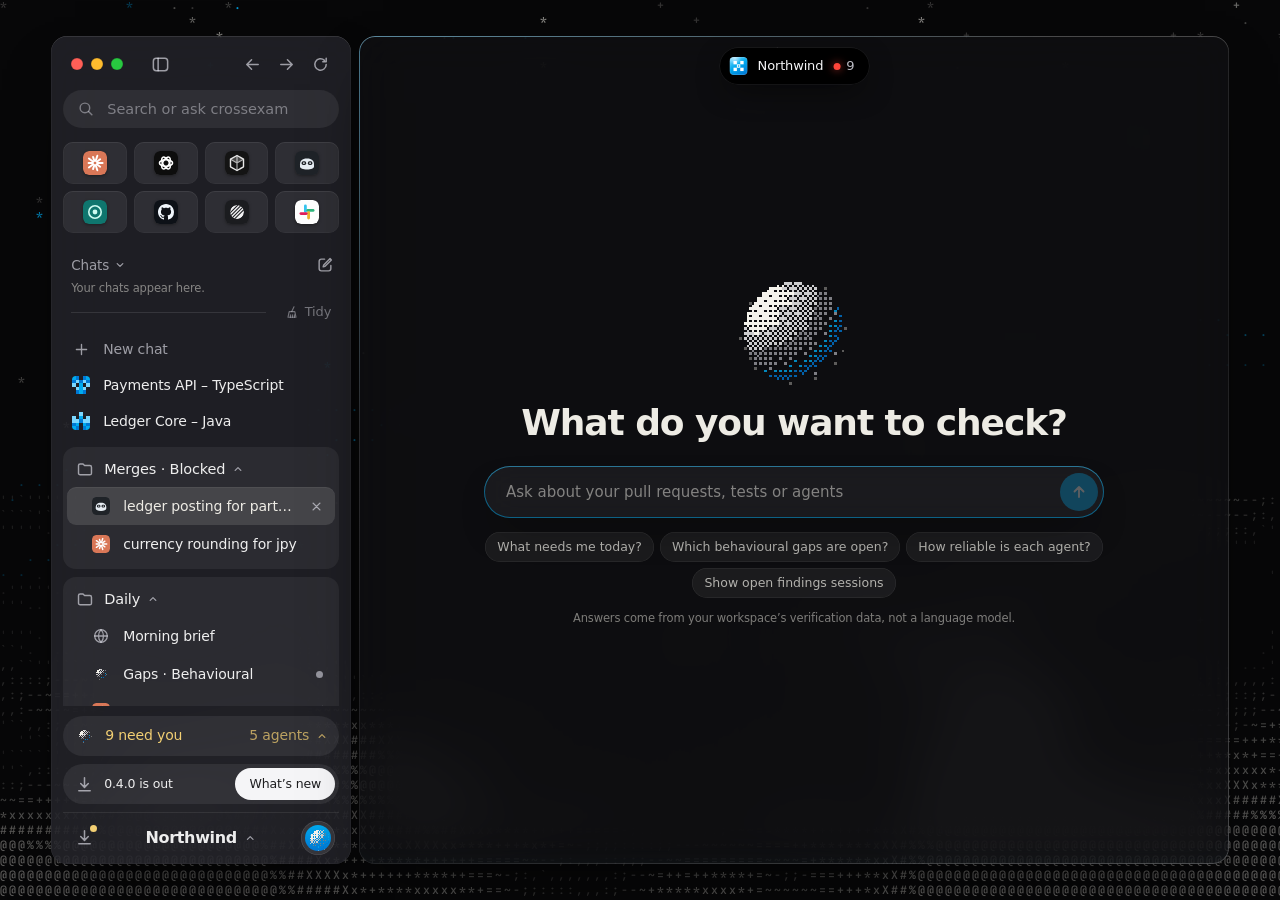
==== app.html @ 1a04ea6e "Preview: homepage in the official style, in black" ====
<!doctype html>
<html lang="en">
  <head>
    <meta charset="UTF-8" />
    <meta name="viewport" content="width=device-width, initial-scale=1.0" />
    <!-- private preview: keep it out of search engines -->
    <meta name="robots" content="noindex, nofollow" />
    <title>crossexam cloud · dashboard</title>
    <meta name="description" content="the independent verification layer for ai-written code. crossexam checks whether your tests actually catch the bugs they should." />
    <meta name="author" content="Zack Telsem" />
    <meta name="theme-color" content="#070708" />
    <link rel="icon" href="./mark.svg" type="image/svg+xml" />
    <link rel="preconnect" href="https://fonts.googleapis.com" />
    <link rel="preconnect" href="https://fonts.gstatic.com" crossorigin />
    <link href="https://fonts.googleapis.com/css2?family=Geist:wght@400;500;600;700&family=JetBrains+Mono:wght@400;500&display=swap" rel="stylesheet" />
    <script type="module" crossorigin src="./assets/app-BTAaQmrL.js"></script>
    <link rel="modulepreload" crossorigin href="./assets/Sidebar-B3iTpEc-.js">
    <link rel="stylesheet" crossorigin href="./assets/Sidebar-B43wOLiL.css">
    <link rel="stylesheet" crossorigin href="./assets/app-Ct8GQOMB.css">
  </head>
  <body>
    <div id="root"></div>
  </body>
</html>
---- assets/Sidebar-B43wOLiL.css ----
.island-wrap{position:relative;display:flex;justify-content:center;pointer-events:none}.island{position:relative;pointer-events:auto;overflow:hidden;background:#000;color:#f5f5f7;box-shadow:0 0 0 .5px #ffffff17,0 10px 30px -8px #000000b3;font-family:var(--sans);text-transform:none;letter-spacing:-.01em;will-change:width,height;cursor:default;-webkit-tap-highlight-color:transparent}.island.idle{cursor:pointer}.island:active:not(.live){transform:scale(.98);transition:transform .1s ease-out}.island.measure{position:absolute;top:0;left:50%;transform:translate(-50%);visibility:hidden;pointer-events:none;width:max-content;height:auto}.isl-in{position:absolute;top:0;left:50%;transform:translate(-50%);width:max-content;animation:isl-in .42s cubic-bezier(.2,.9,.25,1) both}.island.measure .isl-in{position:static;transform:none;animation:none}@keyframes isl-in{0%{opacity:0;filter:blur(6px);transform:translate(-50%) scale(.94)}to{opacity:1;filter:blur(0);transform:translate(-50%) scale(1)}}.isl-idle{display:flex;align-items:center;gap:10px;height:36px;padding:0 14px 0 10px;font-size:13px;font-weight:500}.isl-live{position:relative;display:flex;align-items:center;gap:12px;min-height:52px;padding:9px 22px 9px 10px}.isl-live.solo{min-height:40px;padding:6px 18px 6px 8px}.isl-ic{flex:none;display:grid;place-items:center;width:32px;height:32px;border-radius:50%;background:#ffffff1a}.isl-live.solo .isl-ic{width:26px;height:26px}.isl-live.ok .isl-ic{background:#30d1582e;color:#30d158}.isl-live.bad .isl-ic{background:#ff453a2e;color:#ff453a}.isl-live.warn .isl-ic{background:#ffd60a29;color:#ffd60a}.isl-live.info .isl-ic{background:#0a84ff33;color:#64d2ff}.isl-txt{display:flex;flex-direction:column;line-height:1.2;max-width:340px}.isl-txt b{font-size:14px;font-weight:600;white-space:nowrap}.isl-txt em{font-style:normal;font-size:12.5px;color:#ebebf599;white-space:nowrap;overflow:hidden;text-overflow:ellipsis}.isl-live.solo .isl-txt b{font-size:13px;font-weight:500}.isl-bar{position:absolute;left:54px;right:22px;bottom:7px;height:3px;border-radius:2px;background:#ffffff1f;overflow:hidden}.isl-bar:after{content:"";position:absolute;top:0;right:0;bottom:0;left:0;background:#0a84ff;transform-origin:left;animation:isl-fill 1.1s cubic-bezier(.4,0,.2,1) both}@keyframes isl-fill{0%{transform:scaleX(0)}to{transform:scaleX(1)}}.isl-card{padding:16px 18px;width:340px}.isl-dot{width:7px;height:7px;border-radius:50%;background:#30d158;box-shadow:0 0 8px #30d158b3}.isl-dot.bad{background:#ff453a;box-shadow:0 0 8px #ff453ab3}@media (prefers-reduced-motion: reduce){.isl-in{animation:isl-fade .2s ease both}@keyframes isl-fade{0%{opacity:0}to{opacity:1}}.isl-bar:after{animation:none}}.sb{--sb-fg: rgba(255, 255, 255, .92);--sb-2: rgba(235, 235, 245, .62);--sb-3: rgba(235, 235, 245, .42);--sb-fill: rgba(255, 255, 255, .07);--sb-fill-2: rgba(255, 255, 255, .11);position:relative;display:flex;flex-direction:column;min-width:0;min-height:0;padding:14px 12px 10px;border-radius:16px;background:#28282ebd;-webkit-backdrop-filter:blur(30px) saturate(1.6);backdrop-filter:blur(30px) saturate(1.6);box-shadow:inset 0 .5px #ffffff24,inset 0 0 0 .5px #ffffff12,0 30px 60px -24px #000000bf;color:var(--sb-fg);font:400 14px/1.25 -apple-system,BlinkMacSystemFont,SF Pro Text,Inter,Segoe UI,system-ui,sans-serif;letter-spacing:-.01em;text-transform:none;-webkit-user-select:none;user-select:none}.sb button,.sb a{font:inherit;color:inherit;text-transform:none;letter-spacing:inherit;-webkit-tap-highlight-color:transparent}.sb button{border:0;background:none;padding:0;cursor:pointer}.sb-top{display:flex;align-items:center;gap:4px;height:28px;padding:0 4px 0 8px}.sb .lights{display:flex;gap:8px;margin-right:18px}.sb .light{position:relative;width:12px;height:12px;border-radius:50%;display:grid;place-items:center;box-shadow:inset 0 0 0 .5px #0003}.sb .light.r{background:#ff5f57}.sb .light.y{background:#febc2e}.sb .light.g{background:#28c840}.sb .light svg{width:12px;height:12px;opacity:0;fill:none;stroke:#0000008c;stroke-width:1.3;stroke-linecap:round;color:#0000008c;transition:opacity .08s}.sb .lights:hover .light svg,.sb .lights:focus-within .light svg{opacity:1}.sb .light:active{filter:brightness(.82)}.sb .tb{display:grid;place-items:center;width:30px;height:28px;border-radius:7px;color:var(--sb-2)!important;transition:background .12s,color .12s}.sb .tb:hover{color:var(--sb-fg)!important;background:var(--sb-fill)}.sb .tb:active{transform:scale(.94);transition-duration:.08s}.sb .tb.sm{width:28px;height:26px}.sb-flex{flex:1}.sb-search{display:flex;align-items:center;gap:10px;height:38px;margin:12px 0 0;padding:0 14px;border-radius:19px;background:var(--sb-fill);color:var(--sb-3);transition:box-shadow .15s,background .15s}.sb-search:focus-within{background:var(--sb-fill-2);box-shadow:0 0 0 3px #0a84ff59;color:var(--sb-2)}.sb-search input{flex:1;min-width:0;height:100%;border:0;outline:0;background:none;color:var(--sb-fg);font:inherit;font-size:14.5px;text-transform:none}.sb-search input::placeholder{color:var(--sb-3);text-transform:none}.sb-favs{display:grid;grid-template-columns:repeat(4,1fr);gap:7px;margin:14px 0 6px}.sb .fav{display:grid;place-items:center;height:42px;border-radius:10px;background:var(--sb-fill)!important;transition:background .12s,transform .12s}.sb .fav:hover{background:var(--sb-fill-2)!important}.sb .fav:active{transform:scale(.94);transition-duration:.08s}.sb .fav svg{border-radius:6px;box-shadow:0 1px 3px #00000059}.sb-scroll{flex:1;min-height:0;overflow-y:auto;overflow-x:hidden;margin:0 -6px;padding:0 6px 8px;scrollbar-width:none}.sb-scroll::-webkit-scrollbar{display:none}.sb-sec{display:flex;align-items:center;justify-content:space-between;height:32px;margin-top:10px;padding-left:8px}.sb-sec-h{display:inline-flex;align-items:center;gap:4px;color:var(--sb-2)!important;font-size:13.5px!important}.sb-sec-h:hover{color:var(--sb-fg)!important}.sb .row{display:flex;align-items:center;gap:12px;width:100%;height:36px;padding:0 8px;border-radius:9px;text-align:left;color:var(--sb-fg);transition:background .1s}.sb .row:hover{background:var(--sb-fill)}.sb .row:active,.sb .row.on{background:var(--sb-fill-2)}.sb .row.dim{color:var(--sb-2)}.sb .row-ic{flex:none;display:grid;place-items:center;width:20px;height:20px;color:var(--sb-2)}.sb .row-ic canvas{image-rendering:pixelated}.sb .row-ic svg{flex:none}.sb .row.tab .row-ic svg,.sb .row.in .row-ic svg[viewBox="0 0 24 24"]{border-radius:4px}.sb .row-t{flex:1;min-width:0;white-space:nowrap;overflow:hidden;text-overflow:ellipsis}.sb .row-time{flex:none;font-size:12.5px;color:var(--sb-3);font-variant-numeric:tabular-nums}.sb .row-x{flex:none;display:grid;place-items:center;width:22px;height:22px;color:var(--sb-2)}.sb .row-dot{flex:none;width:7px;height:7px;margin-right:4px;border-radius:50%;background:#ebebf58c}.sb .row-end{flex:none;color:var(--sb-2);display:grid;place-items:center}.sb-empty{margin:4px 8px 8px;font-size:13px;color:var(--sb-3)}.sb .tidy{display:flex;align-items:center;gap:12px;margin:4px 0 6px;padding:0 2px 0 8px}.sb .tidy i{flex:1;height:1px;background:#ffffff1a}.sb .tidy button{display:inline-flex;align-items:center;gap:5px;height:26px;padding:0 6px;border-radius:7px;color:var(--sb-3)!important;font-size:13px!important}.sb .tidy button:hover{color:var(--sb-fg)!important;background:var(--sb-fill)}.folder{margin-top:8px;padding:4px;border-radius:13px;background:#ffffff0f}.sb .folder.tint{background:#c48c5433}.sb .folder-h{display:flex;align-items:center;gap:10px;width:100%;height:36px;padding:0 8px 0 9px;border-radius:9px;font-weight:500!important;font-size:14.5px!important;color:var(--sb-fg)}.sb .folder-h>svg:first-child{color:var(--sb-2)}.sb .folder-h>span:not(.folder-end){white-space:nowrap}.sb .folder-h>svg:nth-of-type(2){color:var(--sb-2);margin-left:-4px}.sb .folder-end{margin-left:auto}.sb .folder-in{padding:0 0 2px}.sb .row.in{padding-left:24px;height:38px}.sb .row.in.on{background:#ffffff1f}.sb .sb-stack{display:inline-flex;align-items:center;gap:4px}.sb .sb-stack em{font-style:normal;margin-left:4px;font-size:13.5px;color:var(--sb-2)}.sb-bottom{display:flex;flex-direction:column;gap:8px;padding-top:10px}.sb .sb-pill{display:flex;align-items:center;gap:10px;height:40px;padding:0 10px 0 12px;border-radius:20px;background:var(--sb-fill)}.sb .sb-pill b{font-weight:500;flex:1;text-align:left;white-space:nowrap}.sb .sb-pill.needs{color:#f2cf73!important;transition:background .12s}.sb .sb-pill.needs:hover{background:var(--sb-fill-2)}.sb .sb-pill.needs>span{display:inline-flex;align-items:center;gap:6px;color:#f2cf73b8}.sb .sb-pill.needs canvas{border-radius:50%}.sb .sb-pill.update{color:var(--sb-fg);padding-right:4px}.sb .sb-pill.update>svg{color:var(--sb-2)}.sb .restart{flex:none;display:inline-flex;align-items:center;height:32px;padding:0 14px;border-radius:16px;background:#f5f5f7;color:#1d1d1f!important;font-weight:500;text-decoration:none;transition:transform .1s,background .12s}.sb .restart:hover{background:#fff}.sb .restart:active{transform:scale(.96)}.sb-foot{position:relative;display:flex;align-items:center;justify-content:space-between;height:42px;padding:0 0 0 2px}.sb .tb.dl{position:relative;width:34px;height:32px}.sb .tb.dl i{position:absolute;top:3px;right:4px;width:7px;height:7px;border-radius:50%;background:#f2cf73}.sb .ws{position:absolute;left:50%;transform:translate(-50%);display:inline-flex;align-items:center;gap:6px;height:32px;padding:0 10px;border-radius:8px;font-size:16px!important;font-weight:600!important;letter-spacing:-.02em!important}.sb .ws svg{color:var(--sb-2)}.sb .ws:hover{background:var(--sb-fill)}.sb .picker.av-picker{position:relative;z-index:2;right:auto;bottom:auto}.sb .av-picker .picker-btn{width:34px;height:34px;padding:0;border-radius:50%;background:#ffffff1a;box-shadow:inset 0 0 0 .5px #ffffff29;overflow:hidden}.sb .av-picker .av{display:grid;place-items:center}.sb .av-picker .picker-pop{right:-4px;bottom:44px}@media (prefers-reduced-transparency: reduce){.sb{background:#2a2a2f;-webkit-backdrop-filter:none;backdrop-filter:none}}
---- assets/app-Ct8GQOMB.css ----
:root{color-scheme:dark;--void: #070708;--ink: #111113;--graphite: #1c1c20;--ash: #8e8e97;--bone: #edebe4;--verm: #ff3b30;--deep: #0078d4;--signal: #00aaee;--haze: #7ad7ff;--amber: #f5b84a;--text: #edebe4;--text-2: rgba(237, 235, 228, .72);--text-3: rgba(237, 235, 228, .5);--line: rgba(255, 255, 255, .08);--line-2: rgba(255, 255, 255, .14);--glass: rgba(22, 22, 26, .46);--glass-hi: rgba(40, 40, 46, .55);--glass-solid: #141417;--ease: cubic-bezier(.2, .8, .2, 1);--sans: Geist, ui-sans-serif, system-ui, -apple-system, sans-serif;--mono: "JetBrains Mono", ui-monospace, SFMono-Regular, monospace}*{box-sizing:border-box}html,body{margin:0;background:#070708}body{color:var(--text);font:450 15px/1.55 var(--sans);letter-spacing:-.006em;-webkit-font-smoothing:antialiased;text-transform:lowercase;overflow-x:hidden}code,pre,kbd,input,textarea,.mono{font-family:var(--mono);text-transform:none;font-variant-ligatures:none}a{color:inherit;text-decoration:none}button{font:inherit;color:inherit;text-transform:inherit;cursor:pointer}::selection{background:#00aaee59}.glass{position:relative;isolation:isolate;background:var(--glass);-webkit-backdrop-filter:blur(22px) saturate(1.5);backdrop-filter:blur(22px) saturate(1.5);box-shadow:inset 0 1px #ffffff24,inset 0 0 0 .5px #ffffff1a,inset 0 -18px 30px -24px #7ad7ff0f,0 24px 60px -24px #000000b3}.glass:before{content:"";position:absolute;top:0;right:0;bottom:0;left:0;border-radius:inherit;padding:1px;pointer-events:none;background:linear-gradient(150deg,#7ad7ff80,#ffffff14 30%,#ffffff05 60%,#fff3);-webkit-mask:linear-gradient(#000 0 0) content-box,linear-gradient(#000 0 0);-webkit-mask-composite:xor;mask:linear-gradient(#000 0 0) content-box exclude,linear-gradient(#000 0 0);z-index:2}.glass:after{content:"";position:absolute;top:0;right:0;bottom:0;left:0;border-radius:inherit;pointer-events:none;background:radial-gradient(320px circle at var(--mx, 20%) var(--my, -30%),rgba(255,255,255,.07),transparent 60%);z-index:1}.glass>*{position:relative;z-index:3}.glass.prism{-webkit-backdrop-filter:blur(22px) saturate(1.5);backdrop-filter:var(--prism) blur(10px) saturate(1.5)}.prism-defs{position:absolute;width:0;height:0;pointer-events:none}.btn{display:inline-flex;align-items:center;justify-content:center;gap:8px;height:38px;padding:0 16px;border:0;border-radius:12px;font-size:14px;font-weight:550;white-space:nowrap;transition:transform .12s var(--ease),background .2s,box-shadow .2s,color .2s}.btn:active{transform:scale(.96);transition-duration:.05s}.btn:focus-visible,.field:focus-visible{outline:2px solid var(--signal);outline-offset:2px}.btn.primary{color:#04121c;background:linear-gradient(160deg,var(--haze),var(--signal) 45%,var(--deep));box-shadow:inset 0 1px #fff9,inset 0 0 0 1px #ffffff26,0 10px 30px -8px #00aaeea6}.btn.primary:hover{box-shadow:inset 0 1px #ffffffb3,inset 0 0 0 1px #fff3,0 12px 36px -8px #00aaeed9}.btn.ghost{color:var(--text);background:#ffffff0f;box-shadow:inset 0 1px #ffffff1a,inset 0 0 0 .5px #ffffff1f}.btn.ghost:hover{background:#ffffff1a}.btn.sm{height:30px;padding:0 11px;font-size:12.5px;border-radius:9px}.btn.lg{height:48px;padding:0 22px;font-size:15px;border-radius:15px}.field{height:40px;width:100%;padding:0 14px;border:0;border-radius:12px;color:var(--text);background:#00000038;box-shadow:inset 0 0 0 .5px #ffffff1f,inset 0 1px 2px #0000004d;font:450 14px var(--sans);text-transform:none}.field::placeholder{color:var(--text-3);text-transform:lowercase}.tag{display:inline-flex;align-items:center;gap:6px;height:24px;padding:0 9px;border-radius:7px;font:500 12px var(--mono);text-transform:lowercase;white-space:nowrap}.tag.verified{color:var(--haze);background:#00aaee1f;box-shadow:inset 0 0 0 .5px #00aaee73}.tag.contradicted,.tag.survived{color:#ff8a80;background:#ff3b301f;box-shadow:inset 0 0 0 .5px #ff3b3073}.tag.killed{color:var(--haze);background:#00aaee1a;box-shadow:inset 0 0 0 .5px #00aaee59}.tag.stale,.tag.review,.tag.neutral{color:var(--text-2);background:#ffffff0f;box-shadow:inset 0 0 0 .5px #ffffff24}.tag.warn{color:var(--amber);background:#f5b84a1a;box-shadow:inset 0 0 0 .5px #f5b84a59}.switch{-moz-appearance:none;appearance:none;-webkit-appearance:none;position:relative;flex:none;width:42px;height:25px;margin:0;border-radius:99px;background:#ffffff1f;box-shadow:inset 0 1px 2px #00000059;cursor:pointer;transition:background .25s}.switch:after{content:"";position:absolute;top:2px;left:2px;width:21px;height:21px;border-radius:99px;background:var(--bone);box-shadow:0 2px 5px #0006;transition:transform .38s cubic-bezier(.3,1.35,.5,1),width .2s var(--ease)}.switch:checked{background:var(--signal)}.switch:checked:after{transform:translate(17px)}.switch:active:after{width:26px}.switch:checked:active:after{transform:translate(12px)}.switch:focus-visible{outline:2px solid var(--signal);outline-offset:2px}.eyebrow{display:inline-flex;align-items:center;gap:8px;font:500 12px var(--mono);color:var(--signal);letter-spacing:.02em}@media (prefers-reduced-transparency: reduce){.glass,.glass.prism{-webkit-backdrop-filter:none;backdrop-filter:none;background:var(--glass-solid)}}@media (prefers-contrast: more){.glass{background:var(--glass-solid);box-shadow:inset 0 0 0 1px #ffffff80}.glass:before,.glass:after{display:none}:root{--text-2: rgba(237, 235, 228, .9);--text-3: rgba(237, 235, 228, .75)}}@media (prefers-reduced-motion: reduce){*,*:before,*:after{animation-duration:.01ms!important;transition-duration:.01ms!important}}.sky{position:fixed;top:0;right:0;bottom:0;left:0;width:100vw;height:100vh;image-rendering:pixelated;z-index:0;pointer-events:none}.pixel-sphere{image-rendering:pixelated;display:block}.site{position:relative;min-height:100vh}.site>*:not(.sky){position:relative;z-index:1}.dim{color:var(--text-3)}.sr{position:absolute;width:1px;height:1px;overflow:hidden;clip:rect(0 0 0 0)}.wordmark{display:inline-flex;align-items:center;font-weight:600;letter-spacing:-.03em;color:var(--text);white-space:nowrap}.wm-x{display:inline-flex;margin:0 .04em;color:var(--signal);transform:translateY(.05em)}.wm-suffix{color:var(--text-3);font-weight:500;margin-left:.3em}.reveal{opacity:0;transform:translateY(16px);transition:opacity .7s var(--ease),transform .7s var(--ease)}.reveal.in{opacity:1;transform:none}.nav-wrap{position:fixed!important;top:14px;left:0;right:0;z-index:30!important;display:flex;justify-content:center;padding:0 14px;pointer-events:none}.nav{pointer-events:auto;display:flex;align-items:center;gap:12px;width:min(1080px,100%);height:54px;padding:0 8px 0 14px;border-radius:999px;transition:width .5s var(--ease),background .3s}.nav-wrap.scrolled .nav{width:min(940px,100%);--glass: rgba(16, 16, 20, .7)}.nav-brand{display:inline-flex;align-items:center;gap:9px;flex:none}.nav-cloud{font:500 11px var(--mono);color:var(--haze);padding:3px 7px;border-radius:6px;background:#00aaee1f;box-shadow:inset 0 0 0 .5px #00aaee59}.nav-links{display:flex;gap:4px;margin:0 auto}.nav-links a{padding:7px 12px;border-radius:99px;font-size:13.5px;color:var(--text-2);transition:color .2s,background .2s}.nav-links a:hover{color:var(--text);background:#ffffff0f}.nav-cta{display:flex;gap:6px;flex:none}.hero{min-height:100vh;padding:92px 18px 28px;display:flex;justify-content:center}.panes{position:absolute;top:84px;right:18px;bottom:22px;left:18px;display:grid;grid-template-columns:minmax(230px,1fr) minmax(0,2.15fr) minmax(230px,1fr);gap:12px;max-width:1560px;margin:0 auto}.pane{border-radius:22px;--glass: rgba(18, 18, 22, .38);overflow:hidden}.pane.mid{--glass: rgba(18, 18, 22, .26)}.pane.side{padding:16px 14px;display:flex;flex-direction:column;gap:6px;font-size:12.5px;color:var(--text-2)}.pane-search{display:flex;gap:8px;align-items:center;height:34px;padding:0 12px;border-radius:10px;background:#00000038;box-shadow:inset 0 0 0 .5px #ffffff1a;color:var(--text-3);margin-bottom:8px}.pane-tiles{display:grid;grid-template-columns:repeat(4,1fr);gap:6px;margin-bottom:8px}.pane-tile{height:34px;border-radius:9px;display:grid;place-items:center;background:#ffffff0d;box-shadow:inset 0 0 0 .5px #ffffff14}.pane-h{font:500 11px var(--mono);color:var(--text-3);margin:10px 2px 4px}.pane-row{display:flex;align-items:center;gap:9px;height:30px;padding:0 8px;border-radius:8px}.pane-row:nth-of-type(2){background:#ffffff0f}.pane-row span{flex:1;overflow:hidden;text-overflow:ellipsis;white-space:nowrap}.pane-row em{font:11px var(--mono);color:var(--text-3);font-style:normal}.pane-needs{margin-top:auto;display:flex;align-items:center;gap:8px;height:36px;padding:0 12px;border-radius:10px;background:#ffffff0f;color:var(--text)}.pane-needs em{margin-left:auto;font-style:normal;color:var(--text-3)}.dot{width:7px;height:7px;border-radius:50%;background:var(--verm);box-shadow:0 0 0 4px #ff3b3026}.pane.right{gap:8px}.pane-pr{font-size:15px;color:var(--text);font-weight:550;letter-spacing:-.015em}.pane-gate{display:flex;gap:8px;align-items:center;color:#ff8a80;font-size:12px;margin-bottom:6px}.pane-mut{display:flex;flex-direction:column;gap:3px;padding:9px 10px;border-radius:10px;background:#0003;box-shadow:inset 0 0 0 .5px #ffffff12}.pane-mut .mono{font-size:11px;color:var(--text-3)}.pane-mut code{font-size:11.5px;color:#ff9b92;white-space:nowrap;overflow:hidden;text-overflow:ellipsis}.pane-bars{position:relative;height:22px;display:flex;flex-direction:column;gap:4px}.pane-bars span{display:block;height:8px;border-radius:4px;background:#ffffff29}.pane-bars span.head{background:linear-gradient(90deg,var(--deep),var(--signal))}.pane-legend{font-size:11px;color:var(--text-3)}.hero-in{position:relative;z-index:2;display:flex;flex-direction:column;align-items:center;text-align:center;max-width:940px;padding-top:18px}.hero-handle{font-size:12px;color:var(--text-3);display:flex;flex-direction:column;align-items:center;line-height:1.1;margin-bottom:4px}.hero-handle span{font-size:10px}.hero-sphere{margin:6px 0 -6px;filter:drop-shadow(0 0 40px rgba(237,235,228,.14))}.hero h1{margin:22px 0 0;font-size:clamp(40px,5.4vw,72px);line-height:1;font-weight:600;letter-spacing:-.05em}.hero h1 span{color:var(--signal)}.lede{margin:20px auto 0;max-width:600px;font-size:17.5px;color:var(--text-2)}.hero-ctas{display:flex;flex-wrap:wrap;gap:10px;justify-content:center;margin-top:22px}.ask{width:min(640px,100%);margin-top:28px;text-align:left}.ask-bar{display:flex;align-items:center;gap:8px;height:52px;padding:0 6px 0 18px;border-radius:999px;--glass: rgba(24, 24, 28, .62)}.ask-input{flex:1;min-width:0;height:100%;border:0;background:transparent;color:var(--text);font:450 15px var(--sans);text-transform:none;outline:none}.ask-input::placeholder{color:var(--text-3);text-transform:lowercase}.ask-seg{position:relative;display:flex;height:38px;padding:3px;border-radius:99px;background:#00000040;box-shadow:inset 0 0 0 .5px #ffffff14}.ask-seg button{position:relative;z-index:1;display:inline-flex;align-items:center;gap:6px;width:76px;justify-content:center;border:0;background:none;border-radius:99px;font-size:13px;color:var(--text-3);transition:color .2s}.ask-seg button.on{color:var(--text)}.ask-thumb{position:absolute;top:3px;bottom:3px;left:3px;width:76px;border-radius:99px;background:#ffffff1f;box-shadow:inset 0 1px #ffffff24,0 2px 8px #0000004d;transition:transform .45s cubic-bezier(.3,1.3,.5,1)}.ask-thumb.ask{transform:translate(76px)}.ask-orb{width:11px;height:11px;border-radius:50%;background:radial-gradient(circle at 35% 30%,#fff,#b9b4c8 40%,#0ae)}.ask-sugg{display:flex;flex-wrap:wrap;gap:6px;justify-content:center;margin-top:12px}.chip{height:30px;padding:0 12px;border:0;border-radius:99px;font-size:12.5px;color:var(--text-2);background:#ffffff0f;box-shadow:inset 0 0 0 .5px #ffffff1a;transition:background .2s,color .2s,transform .12s var(--ease)}.chip:hover{color:var(--text);background:#ffffff1a}.chip:active{transform:scale(.96)}.ask-answer{margin-top:12px;padding:16px 18px;border-radius:18px;--glass: rgba(18, 18, 22, .78);animation:rise .4s var(--ease)}.ask-lead{margin:0 0 10px;font-size:15px;color:var(--text)}.ask-answer ul{list-style:none;margin:0;padding:0;display:flex;flex-direction:column;gap:6px}.ask-answer li{display:grid;grid-template-columns:12px 1fr;gap:4px 10px;align-items:center;font-size:13.5px;color:var(--text-2);opacity:0;transform:translateY(4px);transition:opacity .35s var(--ease),transform .35s var(--ease)}.ask-answer li.in{opacity:1;transform:none}.ask-answer li code{grid-column:2;font-size:12px;color:#ff9b92}.ask-foot{display:flex;justify-content:space-between;align-items:center;margin-top:12px;font:11.5px var(--mono);color:var(--text-3);text-transform:lowercase}.agents{display:flex;flex-direction:column;align-items:center;gap:10px;padding:70px 24px 10px;text-align:center}.agents p{margin:0;color:var(--text-2);font-size:16px}.agents-row{display:flex;flex-wrap:wrap;justify-content:center;gap:8px 30px;margin-top:10px;font-size:20px;font-weight:600;letter-spacing:-.02em;color:#edebe452}.block{max-width:1120px;margin:0 auto;padding:120px 24px 0}.head{text-align:center;max-width:660px;margin:0 auto 44px}.head.left{text-align:left;margin:0}.head h2,.ent h2,.final h2{margin:12px 0 0;font-size:clamp(30px,4.4vw,46px);line-height:1.06;font-weight:600;letter-spacing:-.04em}.head p{margin:16px auto 0;font-size:16.5px;color:var(--text-2)}.contrast{display:grid;grid-template-columns:1fr 1fr;gap:14px}.contrast-col{border-radius:22px;padding:22px;display:flex;flex-direction:column;gap:4px}.contrast-col.hi{--glass: rgba(0, 120, 212, .14)}.contrast-h{font:500 12px var(--mono);color:var(--haze);margin-bottom:10px}.contrast-h.dim{color:var(--text-3)}.contrast-row{display:grid;grid-template-columns:12px 1fr;gap:12px;align-items:center;padding:12px 0;border-top:1px solid var(--line);font-size:15px;color:var(--text)}.contrast-row.dim{color:var(--text-3)}.pipe{border-radius:26px;padding:34px 28px}.pipe-stage{position:relative;display:grid;grid-template-columns:1fr 1fr 1.1fr 1fr;gap:18px;align-items:center;min-height:260px}.pipe-node{position:relative;z-index:2;display:flex;flex-direction:column;gap:4px;padding:16px;border-radius:18px;background:#00000047;box-shadow:inset 0 0 0 .5px #ffffff1a;font-size:13px;color:var(--text-3)}.pipe-node b{font-size:15px;font-weight:600;color:var(--text);letter-spacing:-.01em}.pipe-ico{width:38px;height:38px;border-radius:11px;display:grid;place-items:center;background:#ffffff0f;box-shadow:inset 0 0 0 .5px #ffffff1a;margin-bottom:8px}.pipe-ico.core{background:linear-gradient(160deg,var(--haze),var(--signal) 45%,var(--deep));box-shadow:inset 0 1px #ffffff80,0 8px 22px -8px #00aaeeb3}.pipe-node.core{box-shadow:inset 0 0 0 1px #0ae6,0 0 40px -10px #0ae6}.pipe-split{display:flex;flex-direction:column;gap:46px}.pipe-node.caught b{color:var(--haze)}.pipe-node.survived b{color:#ff8a80}.pipe-node.final{align-items:flex-start}.pipe-score{font-size:40px;font-weight:500;color:var(--text);letter-spacing:-.04em;line-height:1;margin-bottom:4px}.pipe-dots{position:absolute;top:0;right:0;bottom:0;left:0;pointer-events:none;z-index:1}.pipe-dots i{position:absolute;width:6px;height:6px;margin:-3px 0 0 -3px;background:var(--bone);box-shadow:0 0 8px #edebe499}.pipe-dots i.good{background:var(--signal);box-shadow:0 0 10px #0aec}.pipe-dots i.bad{background:var(--verm);box-shadow:0 0 10px #ff3b30cc}.bento{display:grid;grid-template-columns:repeat(3,1fr);gap:14px}.feat{border-radius:22px;padding:22px;display:flex;flex-direction:column;gap:6px;min-height:180px}.feat.wide{grid-column:span 2}.feat b{font-size:17px;font-weight:600;letter-spacing:-.02em}.feat p{margin:0;color:var(--text-2);font-size:14.5px;max-width:460px}.feat-ico{width:36px;height:36px;border-radius:10px;display:grid;place-items:center;background:#ffffff0f;box-shadow:inset 0 0 0 .5px #ffffff1a;margin-bottom:10px}.scope{margin-top:auto;padding-top:16px;display:grid;grid-template-columns:repeat(24,1fr);gap:3px}.scope i{aspect-ratio:1;background:#ffffff12}.scope i.on{background:var(--signal);box-shadow:0 0 10px #0ae9}.scope span{grid-column:1 / -1;margin-top:10px;font-size:12px;color:var(--text-3)}.policy-viz{margin-top:auto;padding-top:14px;display:flex;flex-direction:column;gap:7px;font-size:12.5px}.policy-viz div{display:flex;justify-content:space-between;align-items:center;gap:10px;padding:8px 12px;border-radius:10px;background:#00000038;color:var(--text-2)}.block.split{display:grid;grid-template-columns:.9fr 1.1fr;gap:48px;align-items:center}.pr-card{border-radius:22px;padding:20px;display:flex;flex-direction:column;gap:14px;--glass: rgba(14, 14, 18, .66)}.pr-top{display:flex;align-items:center;gap:10px;font-size:14px}.pr-av{display:grid}.pr-sum{display:flex;flex-wrap:wrap;gap:10px;align-items:center;font-size:12.5px}.pr-mut{padding:14px;border-radius:14px;background:#00000047;box-shadow:inset 0 0 0 .5px #ffffff14}.pr-mut-h{display:flex;justify-content:space-between;gap:10px;align-items:center;font-size:12.5px;color:var(--text-2);margin-bottom:8px}.pr-mut pre{margin:0;font-size:12.5px;line-height:1.6;white-space:pre-wrap;word-break:break-word}.pr-mut .del{color:#edebe480}.pr-mut .add{color:#ff9b92}.pr-mut p{margin:8px 0 0;font-size:13px;color:var(--text-3)}.pr-actions{display:flex;flex-wrap:wrap;gap:6px}.plans{display:grid;grid-template-columns:repeat(3,1fr);gap:14px;align-items:stretch}.plan{border-radius:24px;padding:24px;display:flex;flex-direction:column}.plan.hi{--glass: rgba(0, 120, 212, .14);box-shadow:inset 0 1px #ffffff29,inset 0 0 0 1px #00aaee59,0 30px 80px -30px #00aaee73}.plan-name{display:flex;justify-content:space-between;align-items:center;font-size:20px;font-weight:600;letter-spacing:-.03em}.plan-for{margin:6px 0 18px;color:var(--text-3);font-size:13.5px}.plan ul{list-style:none;margin:0 0 22px;padding:0;display:flex;flex-direction:column;gap:10px;flex:1}.plan li{position:relative;padding-left:22px;font-size:14.5px;color:var(--text-2)}.plan li:before{content:"";position:absolute;left:2px;top:.5em;width:8px;height:8px;background:var(--signal);box-shadow:0 0 8px #0ae9}.plan-cmd{display:block;padding:12px 14px;border-radius:12px;background:#0000004d;box-shadow:inset 0 0 0 .5px #ffffff1a;font-size:13px;color:var(--haze)}.plan-form{display:flex;gap:8px}.plan-form .btn{flex:none}.plan-note{margin:8px 0 0;font-size:12px;color:var(--text-3)}.ent{border-radius:28px;padding:36px;display:grid;grid-template-columns:.9fr 1.1fr;gap:40px;align-items:center}.ent-copy p{color:var(--text-2);font-size:16px;margin:14px 0 22px}.ent-grid{display:grid;grid-template-columns:1fr 1fr;gap:12px}.ent-item{padding:18px;border-radius:16px;background:#00000038;box-shadow:inset 0 0 0 .5px #ffffff14;display:flex;flex-direction:column;gap:6px}.ent-item b{font-size:15px;font-weight:600;letter-spacing:-.01em}.ent-item p{margin:0;font-size:13.5px;color:var(--text-2)}.final{display:flex;flex-direction:column;align-items:center;text-align:center;padding:140px 24px 110px;gap:8px}.final h2 span{color:var(--signal)}.foot{max-width:1120px;margin:0 auto;padding:28px 24px 48px;display:flex;flex-wrap:wrap;align-items:center;gap:14px 24px;border-top:1px solid var(--line);font-size:13px}.foot-links{display:flex;gap:18px;margin-left:auto;color:var(--text-2)}.foot-links a:hover{color:var(--text)}@keyframes rise{0%{opacity:0;transform:translateY(6px)}}@media (max-width: 1100px){.panes{grid-template-columns:1fr}.pane.side{display:none}}@media (max-width: 900px){.nav-links{display:none}.nav-cta{margin-left:auto}.contrast,.plans,.block.split,.ent,.ent-grid,.bento{grid-template-columns:1fr}.feat.wide{grid-column:auto}.pipe-stage{grid-template-columns:1fr}.pipe-split{flex-direction:row;gap:12px}.pipe-split .pipe-node{flex:1}.pipe-dots{display:none}}@media (max-width: 560px){.nav{padding-left:12px}.hide-sm{display:none!important}.nav-cloud{display:none}.hero{padding:84px 12px 24px}.panes{top:76px;right:10px;bottom:14px;left:10px}.hero h1{font-size:40px}.lede{font-size:15.5px}.ask-seg button,.ask-thumb{width:62px}.ask-thumb.ask{transform:translate(62px)}.block{padding:90px 16px 0}.ent{padding:22px}.plan-form{flex-direction:column}.foot-links{margin-left:0}}.pane.side>*{flex:none}.panes{grid-template-columns:minmax(220px,.95fr) minmax(0,2.7fr) minmax(220px,.95fr)}.hero-in{max-width:780px}.hero h1{font-size:clamp(38px,4.4vw,62px)}@media (max-width: 1100px){.panes{grid-template-columns:1fr}}.site-picker{right:18px;bottom:18px}.site>.ascii{position:fixed!important;z-index:0!important}.pane-bars span{flex:none;min-height:8px}.view{display:flex;flex-direction:column;gap:16px;animation:rise .35s var(--ease)}.view-h{display:flex;justify-content:space-between;align-items:flex-end;gap:16px;flex-wrap:wrap}.view-h.sub{margin-top:10px}.view h1{margin:0;font-size:28px;font-weight:600;letter-spacing:-.035em}.view h2{margin:0;font-size:19px;font-weight:600;letter-spacing:-.02em}.view-h p{margin:6px 0 0;max-width:680px;font-size:14px}.back{font-size:13px}.card{position:relative;padding:18px;border-radius:18px;background:#ffffff0a;box-shadow:inset 0 1px #ffffff0f,inset 0 0 0 .5px #ffffff14}.card.flush{padding:0;overflow:hidden}.card.empty{color:var(--text-3);text-align:center;padding:30px}.card-h{display:flex;justify-content:space-between;align-items:center;gap:12px;margin-bottom:14px;font-size:14px}.card-h b{font-weight:600}.card-h .dim{font-size:12px}.card-h.pad{padding:16px 18px 0}.fine{margin:12px 0 0;font-size:12.5px;color:var(--text-3)}.grid-2{display:grid;grid-template-columns:1.45fr 1fr;gap:16px}.grid-3{display:grid;grid-template-columns:repeat(3,1fr);gap:16px}.up{color:var(--haze)}.down{color:#ff8a80}.ov-hero{display:flex;align-items:center;gap:28px;padding:6px 4px 10px}.ov-hello{flex:1;min-width:0}.ov-hello h1{font-size:34px}.ov-hello p{margin:6px 0 0;color:var(--text-2);font-size:15px}.ask.compact{margin-top:16px;width:100%;max-width:680px}.ask.compact .ask-sugg{justify-content:flex-start}.kpis{display:grid;grid-template-columns:repeat(4,1fr);gap:16px}.kpi{display:flex;flex-direction:column;gap:8px}.kpi-l{font-size:12.5px;color:var(--text-3)}.kpi-v{display:flex;align-items:baseline;gap:10px}.kpi-v b{font-size:34px;font-weight:550;letter-spacing:-.04em;font-variant-numeric:tabular-nums;line-height:1}.kpi-d{font:12px var(--mono);color:var(--text-3)}.kpi-d.up{color:var(--haze)}.kpi-d.down{color:#ff8a80}.kpi-n{margin:0;font-size:12.5px;color:var(--text-3)}.kpi-bar{height:6px;border-radius:3px;background:#ffffff14;overflow:hidden;margin-top:auto}.kpi-bar span{display:block;height:100%;background:linear-gradient(90deg,var(--deep),var(--signal))}.trend svg{width:100%;height:auto;display:block}.trend .ax{font:10.5px var(--mono);fill:#edebe466}.trend-legend{display:flex;flex-wrap:wrap;gap:6px 16px;margin-top:10px;font-size:12px;color:var(--text-2)}.trend-legend span{display:inline-flex;align-items:center;gap:6px}.trend-legend i{width:8px;height:8px}.trend-legend b{font-size:11.5px;color:var(--text)}.needs-rows{display:flex;flex-direction:column;gap:4px}.need-row{display:grid;grid-template-columns:12px 1fr auto;gap:12px;align-items:center;padding:10px;border-radius:12px;transition:background .15s}.need-row:hover{background:#ffffff0d}.need-t{display:flex;flex-direction:column;min-width:0}.need-t b{font-weight:550;font-size:13.5px;overflow:hidden;text-overflow:ellipsis;white-space:nowrap}.need-t .dim{font-size:12px;overflow:hidden;text-overflow:ellipsis;white-space:nowrap}.tbl{width:100%;border-collapse:collapse;font-size:13.5px}.tbl th{text-align:left;font:500 11.5px var(--mono);color:var(--text-3);padding:10px 14px;border-bottom:1px solid var(--line);text-transform:lowercase}.tbl td{padding:11px 14px;border-bottom:1px solid var(--line);vertical-align:middle}.tbl tr:last-child td{border-bottom:0}.link-row:hover td{background:#ffffff08}.pr-cell{display:flex;flex-direction:column}.pr-cell b{font-weight:550}.pr-cell .dim{font-size:12px}.glyphs{display:inline-flex;gap:6px}.meter{display:inline-block;width:120px;height:6px;border-radius:3px;background:#ffffff14;overflow:hidden;vertical-align:middle}.meter.wide{width:100%}.meter i{display:block;height:100%;background:var(--signal)}.meter i.moderate{background:var(--amber)}.meter i.weak{background:var(--verm)}.seg{display:inline-flex;padding:3px;border-radius:11px;background:#00000040;box-shadow:inset 0 0 0 .5px #ffffff14;gap:2px;flex-wrap:wrap}.seg button{height:30px;padding:0 12px;border:0;border-radius:8px;background:none;font-size:12.5px;color:var(--text-3);transition:background .2s,color .2s}.seg button em{font-style:normal;font-size:11px;margin-left:4px;color:var(--text-3)}.seg button.on{background:#ffffff1f;color:var(--text);box-shadow:inset 0 1px #ffffff1a}.seg button.on.block{background:#ff3b3033;color:#ff9b92}.seg button.on.warn{background:#f5b84a29;color:var(--amber)}.seg.sm button{height:26px;font-size:12px;padding:0 10px}.seg.wide{align-self:flex-start}.tag.big{height:32px;padding:0 12px;font-size:13px;border-radius:10px}.claim-row{display:grid;grid-template-columns:12px 1fr auto;gap:10px;align-items:center;padding:8px 0;border-top:1px solid var(--line);font-size:13.5px}.claim-row:first-of-type{border-top:0}.cmp{display:grid;grid-template-columns:auto 1fr auto;gap:10px 12px;align-items:center;font-size:12.5px}.cmp-bar{height:10px;border-radius:5px;background:#ffffff12;overflow:hidden}.cmp-bar i{display:block;height:100%;background:#edebe466}.cmp-bar.now i{background:linear-gradient(90deg,var(--deep),var(--signal))}.gate-why{margin:0;font-size:14px;color:var(--text-2)}.gate-why b{color:var(--text);font-weight:550}.muts{display:flex;flex-direction:column;gap:12px}.mut-wrap{display:flex;flex-direction:column;gap:6px}.mut-src{font-size:12px;padding-left:4px}.mut-src a{color:var(--text-2)}.mut-src a:hover{color:var(--text)}.mut-h{display:flex;justify-content:space-between;gap:12px;flex-wrap:wrap;align-items:center;font-size:12.5px}.mut-tags{display:flex;gap:6px}.diff{margin:12px 0 0;padding:12px 14px;border-radius:12px;background:#0000004d;box-shadow:inset 0 0 0 .5px #ffffff0f;font-size:12.5px;line-height:1.7;white-space:pre-wrap;word-break:break-word}.diff .del{color:#edebe480}.diff .add{color:#ff9b92}.mut-cause{display:flex;gap:8px;align-items:center;margin:10px 0 0;font-size:13px;color:var(--text-2)}.mut-actions{display:flex;flex-wrap:wrap;gap:6px;align-items:center;margin-top:12px}.copied{font-size:11.5px}.mut.closed,.mut.equivalent,.mut.accepted{opacity:.62}.mut.sent{box-shadow:inset 0 1px #ffffff0f,inset 0 0 0 1px #00aaee59}.inline-switch{display:inline-flex;align-items:center;gap:10px;font-size:13px;color:var(--text-2);cursor:pointer}.repo-grid{display:grid;grid-template-columns:repeat(auto-fill,minmax(330px,1fr));gap:16px}.repo{display:flex;flex-direction:column;gap:16px}.repo-h{display:grid;grid-template-columns:auto 1fr auto;gap:12px;align-items:center}.repo-h>span:nth-child(2){display:flex;flex-direction:column}.repo-h b{font-weight:600}.repo-h .dim{font-size:11.5px}.repo-ic{width:38px;height:38px;border-radius:11px;display:grid;place-items:center;background:#00000040}.repo-body{display:flex;justify-content:space-between;align-items:center;gap:12px}.repo-score{display:flex;align-items:center;gap:12px}.repo-score>span{display:flex;flex-direction:column}.repo-score b{font-size:28px;font-weight:550;letter-spacing:-.04em;line-height:1}.repo-score .dim{font-size:12px}.repo-trend{display:flex;flex-direction:column;align-items:flex-end;gap:6px;font-size:11.5px}.repo-foot{display:flex;justify-content:space-between;font-size:11.5px;padding-top:12px;border-top:1px solid var(--line)}.agent-grid{display:grid;grid-template-columns:repeat(auto-fill,minmax(300px,1fr));gap:16px}.agent{display:flex;flex-direction:column;gap:14px;transition:box-shadow .3s}.agent.ok{box-shadow:inset 0 1px #ffffff0f,inset 0 0 0 1px #0ae6}.agent-h{display:flex;justify-content:space-between;align-items:center}.agent-h b{font-size:16px;font-weight:600}.agent-stats{display:grid;grid-template-columns:repeat(3,1fr);gap:8px}.agent-stats div{display:flex;flex-direction:column;gap:2px;font-size:12px}.agent-stats b{font-size:20px;font-weight:500;color:var(--text)}.route-ctl{display:grid;grid-template-columns:1fr 1fr;gap:18px 28px}.route-ctl label{display:flex;flex-direction:column;gap:8px;font-size:13.5px;color:var(--text-2)}.route-ctl b{color:var(--text)}input[type=range]{-webkit-appearance:none;-moz-appearance:none;appearance:none;width:100%;height:26px;background:transparent;cursor:pointer;--p: 50%}input[type=range]::-webkit-slider-runnable-track{height:6px;border-radius:3px;background:linear-gradient(90deg,var(--signal) var(--p),rgba(255,255,255,.1) var(--p))}input[type=range]::-moz-range-track{height:6px;border-radius:3px;background:#ffffff1a}input[type=range]::-moz-range-progress{height:6px;border-radius:3px;background:var(--signal)}input[type=range]::-webkit-slider-thumb{-webkit-appearance:none;width:24px;height:24px;margin-top:-9px;border-radius:50%;background:var(--bone);box-shadow:0 2px 8px #00000080,inset 0 -2px 4px #0000001f;transition:transform .25s cubic-bezier(.3,1.4,.5,1)}input[type=range]::-moz-range-thumb{width:24px;height:24px;border:0;border-radius:50%;background:var(--bone)}input[type=range]:active::-webkit-slider-thumb{transform:scale(1.2)}input[type=range]:focus-visible{outline:2px solid var(--signal);outline-offset:4px;border-radius:4px}.rules{display:flex;flex-direction:column;gap:8px}.rule{display:flex;flex-wrap:wrap;align-items:center;gap:10px;padding:10px 12px;border-radius:12px;background:#0003;font-size:12.5px}.rule code{min-width:150px;font-size:13px;color:var(--haze)}.toggles{display:flex;flex-direction:column;gap:14px}.toggles label{display:flex;align-items:center;gap:12px;font-size:13.5px;cursor:pointer}.toggles em{display:block;font-style:normal;font-size:12px}.int-group-h{font:500 12px var(--mono);color:var(--text-3);margin:10px 0 10px 2px}.int-grid{display:grid;grid-template-columns:repeat(auto-fill,minmax(250px,1fr));gap:12px}.int{display:grid;grid-template-columns:36px 1fr auto;gap:12px;align-items:center}.int.on{box-shadow:inset 0 1px #ffffff0f,inset 0 0 0 1px #00aaee4d}.int-ic{width:36px;height:36px;border-radius:10px;display:grid;place-items:center;font-weight:600;font-size:15px;background:#ffffff12;color:var(--text-2)}.int.on .int-ic{background:linear-gradient(160deg,var(--haze),var(--signal) 45%,var(--deep));color:#04121c}.int-t{display:flex;flex-direction:column;min-width:0}.int-t b{font-weight:600;font-size:14px}.int-t .dim{font-size:12px}.int-note{grid-column:2 / -1;font-size:11px;color:var(--haze)}.kv{margin:0 0 8px;font-size:13.5px;display:flex;justify-content:space-between}.role{display:grid;grid-template-columns:1fr auto;gap:2px 10px;padding:8px 0;border-top:1px solid var(--line);font-size:12.5px}.role:first-of-type{border-top:0}.role b{font-size:13.5px;font-weight:600}.role .dim{grid-column:1}.role em{grid-row:1 / 3;grid-column:2;align-self:center;font-style:normal;color:var(--text-2)}.field.sm{height:32px;width:200px;font-size:13px}@media (max-width: 1200px){.kpis{grid-template-columns:repeat(2,1fr)}.grid-3{grid-template-columns:1fr}}@media (max-width: 980px){.grid-2,.route-ctl{grid-template-columns:1fr}.ov-hero>canvas{display:none}}@media (max-width: 560px){.main-in{padding:18px 14px 90px}.kpis{grid-template-columns:1fr}.tbl{font-size:12.5px}.tbl th:nth-child(n+4),.tbl td:nth-child(n+4){display:none}.ov-hello h1{font-size:26px}}.app{position:relative;height:100vh;overflow:hidden}.ascii{position:fixed;top:0;right:0;bottom:0;left:0;z-index:0;pointer-events:none;display:block}.slabs{position:fixed;top:0;right:0;bottom:0;left:0;z-index:1;display:grid;grid-template-columns:repeat(4,1fr);gap:6px;padding:0 3px;pointer-events:none}.slab{border-radius:12px;--glass: rgba(255, 255, 255, .025);-webkit-backdrop-filter:blur(3px) brightness(.82);backdrop-filter:blur(3px) brightness(.82);box-shadow:inset 0 1px #ffffff14,inset 0 0 0 .5px #ffffff17,0 0 40px #00000059}.slab.prism{-webkit-backdrop-filter:var(--prism) brightness(.82);backdrop-filter:var(--prism) brightness(.82)}.slab:after{display:none}.win{position:fixed;z-index:3;top:5vh;bottom:5vh;left:max(14px,5vw);right:max(14px,7vw);display:grid;grid-template-columns:262px 1fr;gap:4px;transition:grid-template-columns .45s cubic-bezier(.3,1.1,.4,1)}.win.collapsed{grid-template-columns:0 1fr;gap:0}.win.collapsed .side{opacity:0;pointer-events:none}.side{border-radius:16px;padding:10px 10px 8px;display:flex;flex-direction:column;gap:2px;overflow-y:auto;overflow-x:hidden;scrollbar-width:none;font-size:12.5px;--glass: rgba(34, 34, 38, .74);transition:opacity .25s;min-width:0}.side::-webkit-scrollbar{display:none}.side-chrome{display:flex;align-items:center;gap:8px;height:26px;padding:0 2px;margin-bottom:8px}.lights{display:flex;gap:6px;margin-right:2px}.lights i{width:11px;height:11px;border-radius:50%;background:#ff5f57;box-shadow:inset 0 0 0 .5px #00000040}.lights i:nth-child(2){background:#febc2e}.lights i:nth-child(3){background:#28c840}.chrome-nav{margin-left:auto;display:flex;gap:2px}.ico{display:grid;place-items:center;width:26px;height:26px;border:0;border-radius:7px;background:none;color:var(--text-3);transition:background .15s,color .15s,transform .12s var(--ease)}.ico:hover{background:#ffffff12;color:var(--text)}.ico:active{transform:scale(.92)}.side-search{display:flex;align-items:center;gap:8px;height:34px;padding:0 11px;border-radius:10px;color:var(--text-3);background:#ffffff0e;box-shadow:inset 0 0 0 .5px #ffffff12}.side-search input{flex:1;min-width:0;border:0;outline:0;background:transparent;color:var(--text);font:450 12.5px var(--sans);text-transform:none}.side-search input::placeholder{color:var(--text-3);text-transform:lowercase}.side-search:focus-within{box-shadow:inset 0 0 0 1px #00aaee8c}.side-results{display:flex;flex-direction:column;padding:3px;margin-top:4px;border-radius:10px;background:#00000059}.side-results button{display:flex;align-items:center;gap:8px;height:28px;padding:0 8px;border:0;border-radius:7px;background:none;text-align:left;color:var(--text-2);font-size:12px}.side-results button span{overflow:hidden;text-overflow:ellipsis;white-space:nowrap}.side-results button:hover{background:#ffffff12;color:var(--text)}.favs{display:grid;grid-template-columns:repeat(4,1fr);gap:6px;margin:10px 0 12px}.fav{height:30px;border-radius:8px;display:grid;place-items:center;color:var(--text);background:#ffffff0f;box-shadow:inset 0 1px #ffffff0d,inset 0 0 0 .5px #ffffff0f;transition:background .15s,transform .12s var(--ease)}.fav:hover{background:#ffffff1c}.fav:active{transform:scale(.93)}.sec-h{display:flex;justify-content:space-between;align-items:center;padding:0 2px 0 8px;height:26px}.sec-t{display:inline-flex;align-items:center;gap:3px;border:0;background:none;padding:0;color:var(--text-3);font-size:12px}.chev{display:inline-grid;transition:transform .25s var(--ease)}.chev.shut{transform:rotate(-90deg)}.row{display:flex;align-items:center;gap:9px;height:29px;padding:0 8px;border-radius:8px;color:var(--text-2);transition:background .12s,color .12s;min-width:0}.row:hover{background:#ffffff0d;color:var(--text)}.row.on,.row.sel{background:#ffffff17;color:var(--text);box-shadow:inset 0 1px #ffffff0d}.row-ic{display:grid;place-items:center;width:16px;flex:none;color:var(--text-3)}.row-ic.sq{width:16px;height:16px;border-radius:4px}.row-ic.blue{background:var(--deep)}.row-ic.verm{background:var(--verm)}.row-ic.sq svg rect{fill:#fff}.row-t{flex:1;min-width:0;overflow:hidden;text-overflow:ellipsis;white-space:nowrap}.row em{font-style:normal;font-size:10.5px;color:var(--text-3)}.row-x{display:grid;place-items:center;width:18px;height:18px;border-radius:5px;color:var(--text-3)}.row-x:hover{background:#ffffff1a;color:var(--text)}.tidy{display:flex;align-items:center;gap:8px;margin:4px 0 6px;padding-left:8px}.tidy span{flex:1;height:1px;background:var(--line)}.tidy button{display:inline-flex;align-items:center;gap:4px;border:0;background:none;color:var(--text-3);font-size:11px;padding:2px 4px;border-radius:5px}.tidy button:hover{color:var(--text)}.group{margin-top:6px;padding:3px;border-radius:10px;background:#ffffff0b;box-shadow:inset 0 0 0 .5px #ffffff0f}.group-h{display:flex;align-items:center;gap:8px;width:100%;height:28px;padding:0 7px;border:0;border-radius:7px;background:none;color:var(--text);font-size:12.5px;text-align:left}.group-h:hover{background:#ffffff0d}.group-h>svg{color:var(--text-3)}.group.closed:not(.open){background:#0078d424;box-shadow:inset 0 0 0 .5px #00aaee40}.badges{margin-left:auto;display:inline-flex;align-items:center;gap:2px}.badges i{width:12px;height:12px;border-radius:3px}.badges .b1{background:var(--haze)}.badges .b2{background:var(--signal)}.badges .b3{background:var(--deep)}.badges em{font-style:normal;font-size:11px;color:var(--text-2);margin-left:4px}.side-foot{margin-top:auto;padding-top:12px;display:flex;flex-direction:column;gap:6px}.needs-list{display:flex;flex-direction:column;padding:3px;border-radius:10px;background:#0000004d}.needs{display:flex;align-items:center;gap:8px;height:32px;padding:0 9px;border:0;border-radius:9px;background:#ffffff0f;color:var(--text);font-size:12.5px;text-align:left}.needs em{margin-left:auto;font-style:normal;color:var(--text-3);font-size:12px}.needs-orb{width:14px;height:14px;border-radius:50%;background:radial-gradient(circle at 35% 30%,#fff,#b9bcc8 45%,var(--signal) 100%);box-shadow:0 0 10px #00aaee73}.update{display:flex;align-items:center;gap:8px;height:34px;padding:0 4px 0 9px;border-radius:9px;background:#ffffff0f;color:var(--text-2);font-size:12.5px}.update span{flex:1}.update button{height:26px;padding:0 12px;border:0;border-radius:99px;background:var(--bone);color:#111113;font-size:12px;font-weight:600;transition:transform .12s var(--ease)}.update button:active{transform:scale(.94)}.side-bottom{display:flex;align-items:center;justify-content:space-between;padding:4px 0 0}.ws-switch{display:inline-flex;align-items:center;gap:4px;border:0;background:none;color:var(--text);font-size:13px;font-weight:600}.side-bottom .av{width:24px;height:24px;font-size:11px}.pane-main{position:relative;border-radius:16px;overflow-y:auto;overflow-x:hidden;--glass: rgba(14, 14, 17, .5);scrollbar-width:thin;scrollbar-color:rgba(255,255,255,.15) transparent;min-width:0}.halftone{position:absolute;top:0;right:0;width:62%;height:46%;pointer-events:none;z-index:0!important;background-image:radial-gradient(rgba(122,215,255,.3) 1px,transparent 1.3px);background-size:7px 7px;-webkit-mask:radial-gradient(ellipse at 100% 0,#000 0,rgba(0,0,0,.5) 35%,transparent 70%);mask:radial-gradient(ellipse at 100% 0,#000 0,rgba(0,0,0,.5) 35%,transparent 70%)}.topbar{position:sticky;top:0;z-index:10;display:flex;align-items:center;gap:12px;height:52px;padding:0 20px;background:linear-gradient(#0e0e11db,#0e0e1180);-webkit-backdrop-filter:blur(14px);backdrop-filter:blur(14px);border-bottom:1px solid var(--line)}.crumbs{display:flex;gap:8px;font-size:13px}.top-right{margin-left:auto;display:flex;align-items:center;gap:10px}.sync{display:inline-flex;align-items:center;gap:7px;font-size:11px;color:var(--text-3)}.sync i{width:6px;height:6px;background:var(--signal);box-shadow:0 0 8px var(--signal)}.main-in{position:relative;padding:24px 24px 60px;max-width:1180px;margin:0 auto}.home-in{position:relative;height:100%}.home-v{position:relative;height:100%;min-height:520px;display:flex;flex-direction:column;align-items:center}.handle{display:inline-flex;flex-direction:column;align-items:center;gap:0;margin-top:16px;font-size:11.5px;color:var(--text-3)}.handle.bottom{position:absolute;bottom:16px;left:50%;transform:translate(-50%);margin:0}.handle.bottom:hover{color:var(--text)}.home-sphere{position:absolute;top:16%;left:14%}.home-bar{position:absolute;top:50%;left:50%;width:min(640px,86%);transform:translate(-50%,-26px)}.home-bar .ask.compact{margin:0;max-width:none}.home-bar .ask-sugg{justify-content:center}.ask-mic{display:grid;place-items:center;width:32px;height:32px;border:0;border-radius:50%;background:none;color:var(--text-3)}.ask-mic:hover{color:var(--text);background:#ffffff0f}.picker{position:fixed;z-index:20}.main-picker{right:calc(max(14px,7vw) + 14px);bottom:calc(5vh + 12px)}.picker-btn{display:grid;place-items:center;width:30px;height:30px;border:0;border-radius:9px;color:var(--text-3);background:#ffffff0f;box-shadow:inset 0 0 0 .5px #ffffff14;transition:color .15s,background .15s,transform .12s var(--ease)}.picker-btn:hover{color:var(--text);background:#ffffff1a}.picker-btn:active{transform:scale(.92)}.picker-pop{position:absolute;right:0;bottom:40px;width:228px;padding:12px;border-radius:14px;--glass: rgba(20, 20, 24, .86);display:flex;flex-direction:column;gap:10px;animation:rise .25s var(--ease);transform-origin:bottom right}.picker-h{font:500 11px var(--mono);color:var(--text-3)}.picker-sw{display:grid;grid-template-columns:repeat(6,1fr);gap:6px}.sw{aspect-ratio:1;border:0;border-radius:8px;box-shadow:inset 0 0 0 1px #ffffff29;transition:transform .12s var(--ease)}.sw:hover{transform:scale(1.08)}.sw.on{box-shadow:inset 0 0 0 1px #ffffff80,0 0 0 2px var(--signal)}.picker-custom{display:flex;align-items:center;gap:8px;font-size:12.5px;color:var(--text-2);cursor:pointer}.picker-custom input{width:26px;height:26px;padding:0;border:0;border-radius:7px;background:none;cursor:pointer}.picker-custom code{margin-left:auto;font-size:11px;color:var(--text-3)}@media (max-width: 1100px){.slabs{grid-template-columns:repeat(3,1fr)}.slabs>:nth-child(n+4){display:none}}@media (max-width: 860px){.win{left:10px;right:10px;top:10px;bottom:10px;grid-template-columns:1fr}.win .side{position:absolute;z-index:5;top:0;bottom:0;left:0;width:262px;box-shadow:0 20px 60px #0009}.win.collapsed .side{opacity:0;transform:translate(-20px)}.win:not(.collapsed) .pane-main{filter:brightness(.6)}.main-picker{right:24px;bottom:22px}.home-sphere{left:50%;transform:translate(-50%);top:10%}.slabs{grid-template-columns:repeat(2,1fr)}.slabs>:nth-child(n+3){display:none}}.side.simple{padding:14px 12px 10px;gap:0}.sb-head{display:flex;align-items:center;justify-content:space-between;gap:8px;padding:0 2px 14px}.sb-brand{display:inline-flex;align-items:center;gap:8px;color:var(--text);text-decoration:none}.sb-ws{font:500 10.5px var(--mono);color:var(--text-3);white-space:nowrap;overflow:hidden;text-overflow:ellipsis}.sb-pair{display:grid;grid-template-columns:1fr 1fr;gap:6px;margin-bottom:18px}.sb-btn{display:flex;align-items:center;gap:8px;min-width:0;padding:9px 10px;border-radius:11px;color:var(--text);text-decoration:none;background:#ffffff0f;box-shadow:inset 0 0 0 .5px #ffffff1a;transition:background .15s,transform .12s var(--ease)}.sb-btn:hover{background:#ffffff1a}.sb-btn:active{transform:scale(.97)}.sb-btn.primary{background:#0078d447;box-shadow:inset 0 0 0 .5px #7ad7ff59}.sb-btn.primary:hover{background:#0078d466}.sb-btn>svg{flex:none}.sb-btn span{display:flex;flex-direction:column;min-width:0;line-height:1.2}.sb-btn b{font-weight:600;font-size:12.5px}.sb-btn em{font-style:normal;font-size:10.5px;color:var(--text-3);white-space:nowrap;overflow:hidden;text-overflow:ellipsis}.sb-h{display:flex;align-items:baseline;justify-content:space-between;gap:8px;padding:0 4px 7px;font-size:11.5px;font-weight:600;color:var(--text-2)}.sb-h span{font-weight:400;font-size:10.5px;color:var(--text-3)}.sb-agents{display:grid;grid-template-columns:repeat(3,1fr);gap:5px;margin-bottom:18px}.sb-agent{position:relative;display:flex;flex-direction:column;align-items:center;gap:5px;padding:9px 2px 7px;border:0;border-radius:11px;background:#ffffff09;color:var(--text-2);font:500 10.5px var(--sans);cursor:pointer;transition:background .15s,color .15s,transform .12s var(--ease)}.sb-agent:hover{background:#ffffff17;color:var(--text)}.sb-agent:active{transform:scale(.95)}.sb-agent svg{border-radius:7px;box-shadow:0 0 0 .5px #ffffff24}.sb-agent>span{max-width:100%;overflow:hidden;text-overflow:ellipsis;white-space:nowrap}.sb-agent>i{position:absolute;top:6px;right:8px;width:6px;height:6px;border-radius:50%}.sb-agent>i.good{background:#34c759}.sb-agent>i.mid{background:#fc0}.sb-agent>i.bad{background:var(--vermilion, #ff3b30)}.sb-agent.add{color:var(--text-3);background:none;box-shadow:inset 0 0 0 1px #ffffff14}.sb-agent.add svg{box-shadow:none}.sb-list{display:flex;flex-direction:column;gap:1px;margin-bottom:16px}.sb-item{display:flex;align-items:center;gap:9px;width:100%;min-width:0;padding:7px 8px;border:0;border-radius:9px;background:none;color:var(--text-2);text-align:left;text-decoration:none;font:inherit;cursor:pointer}.sb-item:hover{background:#ffffff12;color:var(--text)}.sb-item.on{background:#ffffff17;color:var(--text)}.sb-item>svg{flex:none;color:var(--text-3)}.sb-item>em{flex:none;font-style:normal;font-size:10px;color:var(--text-3)}.sb-t{display:flex;flex-direction:column;flex:1;min-width:0;line-height:1.25}.sb-t b{font-weight:500;font-size:12.5px;white-space:nowrap;overflow:hidden;text-overflow:ellipsis}.sb-t em{font-style:normal;font-size:10.5px;color:var(--text-3);white-space:nowrap;overflow:hidden;text-overflow:ellipsis}.sb-dot{flex:none;width:7px;height:7px;border-radius:50%}.sb-dot.bad{background:var(--vermilion, #ff3b30);box-shadow:0 0 8px #ff3b3099}.sb-more{align-self:flex-start;margin:2px 0 0 24px;padding:0;border:0;background:none;color:var(--haze, #7ad7ff);font:500 11px var(--sans);cursor:pointer}.sb-more:hover{text-decoration:underline}.sb-empty{margin:0 8px;font-size:11.5px;color:var(--text-3)}.sb-foot{margin-top:auto;display:flex;align-items:center;gap:9px;padding:10px 4px 2px;border-top:.5px solid rgba(255,255,255,.08)}.sb-foot .av{flex:none;display:grid;place-items:center;width:26px;height:26px;border-radius:50%;background:linear-gradient(#0ae,#0078d4);color:#fff;font:600 11px var(--sans)}.sb-site{flex:none;font-size:11px;color:var(--text-3);text-decoration:none}.sb-site:hover{color:var(--text)}.home-v{justify-content:center;gap:0;padding:24px}.home-v .home-sphere{position:static;transform:none;margin-bottom:10px}.home-h{margin:0 0 22px;font:600 clamp(22px,2.6vw,30px)/1.15 var(--sans);letter-spacing:-.02em;color:var(--text);text-align:center}.home-v .home-bar{position:static;transform:none;width:min(620px,100%)}.chat-send{flex:none;display:grid;place-items:center;width:38px;height:38px;border:0;border-radius:50%;background:var(--signal, #00aaee);color:#fff;cursor:pointer;transition:opacity .15s,transform .12s var(--ease)}.chat-send:disabled{opacity:.3;cursor:default}.chat-send:not(:disabled):active{transform:scale(.92)}.menu-btn{display:none}@media (max-width: 860px){.win:not(.open) .side{opacity:0;pointer-events:none;transform:translate(-20px)}.win:not(.open) .pane-main{filter:none}.win.open .pane-main{filter:brightness(.6)}.menu-btn{display:grid;place-items:center;position:absolute;z-index:4;top:12px;left:12px;width:34px;height:34px;border:0;border-radius:10px;background:#ffffff14;color:var(--text)}}.picker.side-picker{position:relative;z-index:6}.side-picker .picker-btn{width:26px;height:26px;border-radius:8px}.side-picker .picker-pop{right:-40px;bottom:36px}.apple{--sans: -apple-system, BlinkMacSystemFont, "SF Pro Text", Inter, "Segoe UI", system-ui, sans-serif;font-family:var(--sans);text-transform:none;letter-spacing:-.01em}.apple input::placeholder,.apple button,.apple .chip{text-transform:none}.apple .win{grid-template-columns:300px 1fr;gap:8px;top:4vh;bottom:4vh;left:max(12px,4vw);right:max(12px,4vw)}.apple .win.collapsed{grid-template-columns:0 1fr;gap:0}.apple .win.collapsed .sb{opacity:0;pointer-events:none;transform:translate(-12px)}.apple .sb{transition:opacity .3s,transform .45s cubic-bezier(.2,.9,.25,1)}.apple .pane-main{border-radius:16px;--glass: rgba(18, 18, 21, .62)}.main-top{position:sticky;top:0;z-index:6;display:flex;justify-content:center;align-items:flex-start;height:0}.main-island{padding-top:12px}.main-island .isl-n{font-variant-numeric:tabular-nums;color:#ebebf5cc;margin-left:-4px}.apple .menu-btn{position:absolute;left:12px;top:12px;display:grid;place-items:center;width:34px;height:32px;border:0;border-radius:8px;background:none;color:#ebebf599;opacity:0;pointer-events:none;transition:opacity .2s,background .12s;cursor:pointer}.apple .menu-btn.show{opacity:1;pointer-events:auto}.apple .menu-btn:hover{background:#ffffff14;color:#fff}.isl-sum-h{display:flex;align-items:center;gap:10px}.isl-sum-h span{display:flex;flex-direction:column;line-height:1.25}.isl-sum-h b{font-size:15px;font-weight:600}.isl-sum-h em{font-style:normal;font-size:12.5px;color:#ebebf599}.isl-stats{display:grid;grid-template-columns:repeat(3,1fr);gap:6px;margin-top:14px}.isl-stats button{display:flex;flex-direction:column;align-items:flex-start;gap:2px;padding:10px 12px;border:0;border-radius:14px;background:#ffffff14;color:#f5f5f7;font:inherit;text-align:left;cursor:pointer;transition:background .12s,transform .1s}.isl-stats button:hover{background:#ffffff21}.isl-stats button:active{transform:scale(.96)}.isl-stats b{font-size:24px;font-weight:600;letter-spacing:-.03em;font-variant-numeric:tabular-nums}.isl-stats b.bad{color:#ff453a}.isl-stats span{font-size:12px;color:#ebebf599}.apple .cx-text:first-letter,.apple .msg.you p:first-letter,.apple .chip:first-letter{text-transform:uppercase}.apple .chip{display:inline-block}.apple .thread-in{padding-top:76px}.apple .home-h{font-weight:600;letter-spacing:-.03em;font-size:clamp(26px,3vw,36px)}@media (max-width: 860px){.apple .win{grid-template-columns:1fr;left:8px;right:8px;top:8px;bottom:8px}.apple .win .sb{position:absolute;z-index:8;top:0;bottom:0;left:0;width:min(300px,86vw)}.apple .win:not(.open) .sb{opacity:0;pointer-events:none;transform:translate(-16px)}.apple .menu-btn{opacity:1;pointer-events:auto}}.apple .chip{line-height:30px}.apple .chat-bar input::placeholder{text-transform:none}@media (max-width: 860px){.apple .win .sb{background:#1e1e22f7;box-shadow:0 30px 80px #000c}.apple .win.open .pane-main{filter:brightness(.45)}}.chat-main{display:flex;flex-direction:column;overflow:hidden}.chat-main>.home-v,.chat-main>.thread{flex:1;min-height:0}.show-side{position:absolute;top:12px;left:12px;z-index:6}.chat-in{position:relative;width:100%}.chat-bar{display:flex;align-items:center;gap:6px;height:52px;padding:0 6px 0 20px;border-radius:999px;background:#1e1e22c7;-webkit-backdrop-filter:blur(16px) saturate(1.4);backdrop-filter:blur(16px) saturate(1.4);box-shadow:inset 0 1px #ffffff1a,inset 0 0 0 .5px #ffffff1f,0 18px 40px -20px #000c}.chat-bar:focus-within{box-shadow:inset 0 1px #ffffff1f,inset 0 0 0 1px #00aaee80,0 18px 40px -20px #000c}.chat-bar input{flex:1;min-width:0;height:100%;border:0;outline:0;background:transparent;color:var(--text);font:450 15px var(--sans);text-transform:none}.chat-bar input::placeholder{color:var(--text-3);text-transform:lowercase}.chat-mic{display:grid;place-items:center;width:34px;height:34px;border:0;border-radius:50%;background:none;color:var(--text-3)}.chat-mic:hover{color:var(--text);background:#ffffff0f}.chat-seg{position:relative;display:flex;height:40px;padding:3px;border-radius:99px;background:#0000004d;box-shadow:inset 0 0 0 .5px #ffffff14}.chat-seg button{position:relative;z-index:1;display:inline-flex;align-items:center;justify-content:center;gap:6px;width:84px;border:0;background:none;border-radius:99px;color:var(--text-3);font-size:13px;transition:color .2s}.chat-seg button.on{color:var(--text)}.chat-thumb{position:absolute;top:3px;bottom:3px;left:3px;width:84px;border-radius:99px;background:#ffffff1f;box-shadow:inset 0 1px #ffffff29,0 2px 8px #00000059;transition:transform .45s cubic-bezier(.3,1.3,.5,1)}.chat-thumb.ask{transform:translate(84px)}.orb{width:12px;height:12px;border-radius:50%;background:radial-gradient(circle at 35% 30%,#fff,#b9bcc8 45%,var(--signal) 100%)}.chat-results{position:absolute;left:0;right:0;top:58px;z-index:20;padding:5px;border-radius:16px;display:flex;flex-direction:column;--glass: rgba(20, 20, 24, .92)}.chat-results button{display:flex;justify-content:space-between;gap:12px;height:36px;padding:0 12px;border:0;border-radius:10px;background:none;color:var(--text-2);text-align:left;font-size:13.5px}.chat-results button.on{background:#ffffff14;color:var(--text)}.chat-results em{font-style:normal;color:var(--text-3);font-size:12px}.chat-results .none{padding:10px 12px;font-size:13px}.home-v .starters{display:flex;flex-wrap:wrap;justify-content:center;gap:6px;margin-top:14px}.home-v .honest{margin:12px 0 0;text-align:center;font-size:11.5px;color:var(--text-3)}.chats-pop-wrap{position:absolute;bottom:14px;left:50%;transform:translate(-50%);display:flex;flex-direction:column;align-items:center;gap:8px}.chats-pop-wrap .handle.bottom{position:static;transform:none;border:0;background:none;cursor:pointer}.chats-pop{width:320px;padding:5px;border-radius:14px;display:flex;flex-direction:column;--glass: rgba(20, 20, 24, .9)}.chats-pop button{display:flex;justify-content:space-between;gap:10px;height:32px;padding:0 10px;border:0;border-radius:8px;background:none;color:var(--text-2);font-size:12.5px;text-align:left}.chats-pop button:hover{background:#ffffff12;color:var(--text)}.chats-pop span{overflow:hidden;text-overflow:ellipsis;white-space:nowrap}.chats-pop em{font-style:normal;color:var(--text-3);font-size:11px}.thread{position:relative;display:flex;flex-direction:column}.thread-scroll{flex:1;min-height:0;overflow-y:auto;scrollbar-width:thin;scrollbar-color:rgba(255,255,255,.15) transparent}.thread-in{max-width:820px;margin:0 auto;padding:34px 28px 20px;display:flex;flex-direction:column;gap:22px}.chat-in.docked{max-width:820px;margin:0 auto 18px;padding:0 28px}.chat-in.docked .chat-results{top:auto;bottom:58px;left:28px;right:28px}.msg{display:flex;gap:12px;animation:rise .4s var(--ease) both}.msg.you{justify-content:flex-end}.msg.you p{margin:0;max-width:72%;padding:11px 16px;border-radius:18px 18px 6px;background:#ffffff1a;box-shadow:inset 0 1px #ffffff1a,inset 0 0 0 .5px #ffffff1f;font-size:14.5px}.cx-av{flex:none;width:34px;height:34px;border-radius:11px;display:grid;place-items:center;background:#ffffff0d;box-shadow:inset 0 0 0 .5px #ffffff1a}.cx-body{flex:1;min-width:0;display:flex;flex-direction:column;gap:12px}.cx-text{margin:6px 0 0;font-size:15px;line-height:1.6;color:var(--text)}.cx-block{animation:rise .45s var(--ease) both}.followups{display:flex;flex-wrap:wrap;gap:6px;animation:rise .45s .4s var(--ease) both}.blk{padding:14px;border-radius:16px;background:#ffffff0a;box-shadow:inset 0 1px #ffffff0d,inset 0 0 0 .5px #ffffff17}.blk.list{display:flex;flex-direction:column;gap:2px;padding:6px}.li{display:grid;grid-template-columns:14px 1fr auto;align-items:center;gap:12px;padding:10px;border:0;border-radius:11px;background:none;text-align:left;color:var(--text);transition:background .15s}.li:hover{background:#ffffff0d}.li-t{display:flex;flex-direction:column;min-width:0}.li-t b{font-weight:550;font-size:13.5px;overflow:hidden;text-overflow:ellipsis;white-space:nowrap}.li-t b.mono{font-size:12.5px;font-weight:500;color:#ff9b92}.li-t .dim{font-size:12px;overflow:hidden;text-overflow:ellipsis;white-space:nowrap}.sev{width:8px;height:8px;border-radius:2px;background:var(--text-3)}.sev.high{background:var(--verm);box-shadow:0 0 8px #ff3b3099}.sev.medium{background:var(--amber)}.cat{display:inline-flex;align-items:center;gap:6px;height:22px;padding:0 8px;border-radius:6px;font:500 11.5px var(--mono);color:var(--text-2);background:#ffffff0d;white-space:nowrap}.cat i{width:7px;height:7px;border-radius:2px;background:var(--c)}.cat em{font-style:normal;color:var(--text-3);font-size:10.5px}.pr-claims{display:flex;flex-wrap:wrap;gap:6px;margin-bottom:12px}.blk .cmp{margin-bottom:12px}.gap{padding:12px;margin-top:8px;border-radius:12px;background:#00000038;box-shadow:inset 0 0 0 .5px #ffffff0f}.gap.equivalent,.gap.accepted,.gap.closed{opacity:.6}.gap-h{display:flex;justify-content:space-between;align-items:center;gap:10px;flex-wrap:wrap;font-size:12.5px}.gap-why{margin:8px 0 0;font-size:13px;color:var(--text-2)}.gap-act{display:flex;flex-wrap:wrap;gap:6px;margin-top:10px}.cats{display:flex;flex-direction:column;gap:4px;padding:8px}.cat-row{display:grid;grid-template-columns:210px 1fr 28px;align-items:center;gap:12px;padding:6px 8px;border:0;border-radius:9px;background:none;color:var(--text);text-align:left}.cat-row:hover{background:#ffffff0d}.cat-bar{height:8px;border-radius:4px;background:#ffffff0f;overflow:hidden}.cat-bar i{display:block;height:100%;border-radius:4px}.rel-h,.rel-row{display:grid;grid-template-columns:120px 1fr 1fr 1fr 96px;align-items:center;gap:14px}.rel-h{font-size:11px;color:var(--text-3);padding:0 8px 8px}.rel-row{width:100%;padding:9px 8px;border:0;border-radius:10px;background:none;color:var(--text);text-align:left;font-size:13px}.rel-row:hover{background:#ffffff0d}.rel-row b{font-weight:600}.rel-row .m{display:flex;align-items:center;gap:8px}.rel-row .meter{width:100%}.rel-row .mono{font-size:12px;min-width:34px;text-align:right}.sess{padding:10px;border-radius:12px;display:flex;flex-direction:column;gap:8px;align-items:flex-start}.sess+.sess{border-top:1px solid var(--line);border-radius:0}.sess-h{display:flex;align-items:center;gap:10px;flex-wrap:wrap;width:100%;font-size:12.5px}.sess-h .tag{margin-left:auto}.sess-f{display:flex;flex-wrap:wrap;gap:6px}.fs{display:inline-flex;align-items:center;gap:6px;height:24px;padding:0 8px;border-radius:7px;font:11.5px var(--mono);color:var(--text-2);background:#ffffff0d}.fs em{font-style:normal;color:var(--text-3)}.fs.resolved{color:var(--haze)}.fs.superseded{opacity:.55}.repo-blk{display:flex;align-items:center;gap:16px;flex-wrap:wrap}.repo-k{display:flex;flex-direction:column}.repo-k b{font-size:26px;font-weight:550;letter-spacing:-.04em;line-height:1}.repo-k .dim{font-size:12px}.blk.embed{padding:18px}.blk.embed .view{animation:none;gap:12px}.blk.embed .view-h{display:none}.blk.embed .card{background:#0000002e}.side .row{width:100%;border:0;background:none;text-align:left;font:inherit;color:var(--text-2);cursor:pointer}.side .row:hover{color:var(--text)}.side .fav{border:0;cursor:pointer}.side-empty{margin:2px 8px 6px;font-size:12px;color:var(--text-3)}.tidy button:disabled{opacity:.4;cursor:default}.dotv{width:7px;height:7px;border-radius:50%;background:var(--text-3)}.dotv.good{background:var(--signal)}.dotv.mid{background:var(--amber)}.dotv.bad{background:var(--verm)}@media (max-width: 860px){.thread-in{padding:64px 14px 14px}.chat-in.docked{padding:0 12px}.chat-seg button,.chat-thumb{width:64px}.chat-thumb.ask{transform:translate(64px)}.chat-mic,.rel-h{display:none}.rel-row{grid-template-columns:1fr 1fr}.rel-row svg{display:none}.cat-row{grid-template-columns:1fr 70px 24px}}.thread-in{padding-top:64px}
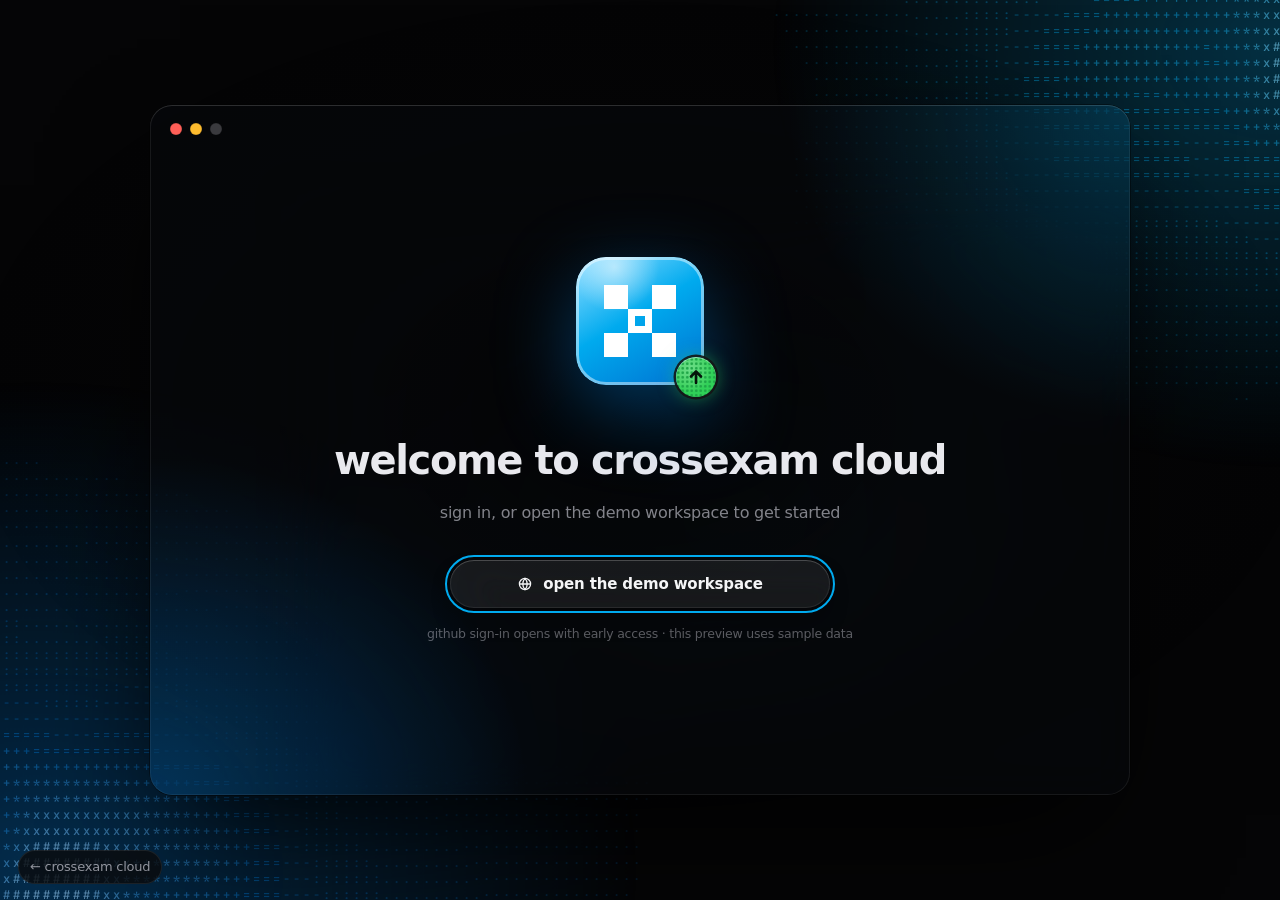
==== commit 72949cb2: "Preview: glow backdrop, live activities, welcome window" ====
--- a/app.html
+++ b/app.html
@@ -13,10 +13,10 @@
     <link rel="preconnect" href="https://fonts.googleapis.com" />
     <link rel="preconnect" href="https://fonts.gstatic.com" crossorigin />
     <link href="https://fonts.googleapis.com/css2?family=Geist:wght@400;500;600;700&family=JetBrains+Mono:wght@400;500&display=swap" rel="stylesheet" />
-    <script type="module" crossorigin src="./assets/app-BTAaQmrL.js"></script>
-    <link rel="modulepreload" crossorigin href="./assets/Sidebar-B3iTpEc-.js">
-    <link rel="stylesheet" crossorigin href="./assets/Sidebar-B43wOLiL.css">
-    <link rel="stylesheet" crossorigin href="./assets/app-Ct8GQOMB.css">
+    <script type="module" crossorigin src="./assets/app-BBJ5kDET.js"></script>
+    <link rel="modulepreload" crossorigin href="./assets/Sidebar-Dyqopjt8.js">
+    <link rel="stylesheet" crossorigin href="./assets/Sidebar-CktuAOtn.css">
+    <link rel="stylesheet" crossorigin href="./assets/app-D1sbJfu-.css">
   </head>
   <body>
     <div id="root"></div>
--- a/assets/Sidebar-CktuAOtn.css
+++ b/assets/Sidebar-CktuAOtn.css
@@ -0,0 +1 @@
+.glow-bg{position:fixed;top:0;right:0;bottom:0;left:0;z-index:0;overflow:hidden;pointer-events:none;background:#050506}.glow-wash,.glow-chars{position:absolute;left:-6vw;top:-6vh;will-change:transform;animation:glow-drift 48s cubic-bezier(.45,0,.55,1) infinite alternate}.glow-wash{width:112vw;height:112vh;background:radial-gradient(60% 70% at 8% 92%,rgba(0,120,212,.34),transparent 70%),radial-gradient(50% 60% at 94% 10%,rgba(0,170,238,.26),transparent 70%),radial-gradient(40% 40% at 55% 55%,rgba(122,215,255,.05),transparent 70%)}.glow-chars{animation-duration:64s}.glow-bg:after{content:"";position:absolute;top:0;right:0;bottom:0;left:0;background:radial-gradient(70% 60% at 50% 45%,rgba(5,5,6,.55),transparent 75%)}.glow-bg.soft .glow-chars{opacity:.55}.glow-bg.soft .glow-wash{opacity:.7}@keyframes glow-drift{0%{transform:translateZ(0) scale(1)}to{transform:translate3d(3vw,-2.5vh,0) scale(1.03)}}@media (prefers-reduced-motion: reduce){.glow-wash,.glow-chars{animation:none}}.la{--la-r: 30px;position:relative;display:flex;flex-direction:column;overflow:hidden;min-width:0;border-radius:var(--la-r);background:#1c1c1eb8;-webkit-backdrop-filter:blur(22px) saturate(1.5);backdrop-filter:blur(22px) saturate(1.5);box-shadow:inset 0 1px #ffffff14,inset 0 0 0 1px #ffffff12,0 30px 60px -30px #000000e6;color:#f5f5f7;font-family:Inter,-apple-system,BlinkMacSystemFont,Segoe UI,system-ui,sans-serif;letter-spacing:-.02em;text-transform:lowercase;transition:transform .5s cubic-bezier(.2,.8,.2,1),box-shadow .5s cubic-bezier(.2,.8,.2,1)}.la.prism{-webkit-backdrop-filter:var(--prism) blur(16px) saturate(1.5);backdrop-filter:var(--prism) blur(16px) saturate(1.5)}.la:hover{transform:translateY(-2px);box-shadow:inset 0 1px #ffffff1a,inset 0 0 0 1px #ffffff17,0 40px 70px -30px #000000f2}.la-top{display:flex;align-items:center;gap:18px;padding:20px 22px 18px;background:#ffffff06}.la-bottom{display:flex;align-items:center;gap:14px;padding:15px 22px 17px;background:#00000047;border-top:1px solid rgba(255,255,255,.04)}.la-tile{position:relative;flex:none;width:58px;height:58px;border-radius:17px;display:grid;place-items:center;background:linear-gradient(160deg,#3a3a40,#2a2a2f);box-shadow:inset 0 1px #ffffff24,inset 0 0 0 1px #ffffff0f,0 8px 18px -8px #000c}.la-tile.ok{background:linear-gradient(160deg,#3a3a40,#2a2a2f),radial-gradient(70% 70% at 80% 85%,rgba(48,209,88,.35),transparent 70%);background-blend-mode:screen}.la-tile-in{display:grid;place-items:center;color:#ebebf59e;font-size:26px;font-weight:500;font-variant-numeric:tabular-nums}.la-tile-in svg{border-radius:9px}.la-tile .ht-badge{position:absolute;right:-10px;bottom:-10px}.ht-badge{display:grid;place-items:center;border-radius:50%;color:#04140a;--c: #30d158;--c2: #1fa647;background:radial-gradient(circle at 50% 50%,var(--c2) 0 1.1px,transparent 1.5px) 0 0 / 4.5px 4.5px,radial-gradient(circle at 35% 30%,color-mix(in srgb,var(--c) 70%,white),var(--c) 60%);box-shadow:0 0 0 2.5px #141416e6,0 0 18px color-mix(in srgb,var(--c) 55%,transparent),inset 0 1px #ffffff73}.ht-badge.bad{--c: #ff453a;--c2: #c9271e;color:#260403}.ht-badge.info{--c: #0a84ff;--c2: #0062c4;color:#00142b}.ht-badge.warn{--c: #ffd60a;--c2: #c9a500;color:#261f00}.la-head{display:flex;flex-direction:column;min-width:0;line-height:1.05}.la-num{display:flex;align-items:baseline;gap:10px;font-size:40px;font-weight:600;letter-spacing:-.035em;font-variant-numeric:tabular-nums;white-space:nowrap}.la-num b{font-weight:600;color:#0a84ff}.la-num i{font-style:normal;font-weight:400;color:#ebebf573}.la-num span{color:#f5f5f7}.la-head em{margin-top:6px;font-style:normal;font-size:15px;color:#ebebf599;letter-spacing:-.01em;white-space:nowrap;overflow:hidden;text-overflow:ellipsis}.la.bad .la-num b{color:#ff6961}.la.ok .la-num b{color:#30d158}.la-ic{flex:none;display:grid;place-items:center;color:#ebebf559}.la-note{min-width:0;font-size:17px;color:#ebebf58c;white-space:nowrap;overflow:hidden;text-overflow:ellipsis}.la-note code{font:14px JetBrains Mono,ui-monospace,monospace;color:#ebebf5bf;text-transform:none}.la.sm .la-top{padding:14px 16px 13px;gap:14px}.la.sm .la-tile{width:44px;height:44px;border-radius:13px}.la.sm .la-tile .ht-badge{width:26px!important;height:26px!important;right:-8px;bottom:-8px}.la.sm .la-num{font-size:28px}.la.sm .la-head em{font-size:13px;margin-top:4px}.la.sm .la-bottom{padding:11px 16px 12px;gap:10px}.la.sm .la-note{font-size:13.5px}@media (prefers-reduced-transparency: reduce){.la,.la.prism{background:#1c1c1e;-webkit-backdrop-filter:none;backdrop-filter:none}}@media (prefers-reduced-motion: reduce){.la,.la:hover{transition:none;transform:none}}.island-wrap{position:relative;display:flex;justify-content:center;pointer-events:none}.island{position:relative;pointer-events:auto;overflow:hidden;background:#000;color:#f5f5f7;box-shadow:0 0 0 .5px #ffffff17,0 10px 30px -8px #000000b3;font-family:var(--sans);text-transform:lowercase;letter-spacing:-.01em;will-change:width,height;cursor:default;-webkit-tap-highlight-color:transparent}.island.idle{cursor:pointer}.island:active:not(.live){transform:scale(.98);transition:transform .1s ease-out}.island.measure{position:absolute;top:0;left:50%;transform:translate(-50%);visibility:hidden;pointer-events:none;width:max-content;height:auto}.isl-in{position:absolute;top:0;left:50%;transform:translate(-50%);width:max-content;animation:isl-in .42s cubic-bezier(.2,.9,.25,1) both}.island.measure .isl-in{position:static;transform:none;animation:none}@keyframes isl-in{0%{opacity:0;filter:blur(6px);transform:translate(-50%) scale(.94)}to{opacity:1;filter:blur(0);transform:translate(-50%) scale(1)}}.isl-idle{display:flex;align-items:center;gap:10px;height:36px;padding:0 14px 0 10px;font-size:13px;font-weight:500}.isl-live{position:relative;display:flex;align-items:center;gap:12px;min-height:52px;padding:9px 22px 9px 10px}.isl-live.solo{min-height:40px;padding:6px 18px 6px 8px}.isl-ic{flex:none;display:grid;place-items:center;width:32px;height:32px;border-radius:50%;background:#ffffff1a}.isl-live.solo .isl-ic{width:26px;height:26px}.isl-live.ok .isl-ic{background:#30d1582e;color:#30d158}.isl-live.bad .isl-ic{background:#ff453a2e;color:#ff453a}.isl-live.warn .isl-ic{background:#ffd60a29;color:#ffd60a}.isl-live.info .isl-ic{background:#0a84ff33;color:#64d2ff}.isl-txt{display:flex;flex-direction:column;line-height:1.2;max-width:340px}.isl-txt b{font-size:14px;font-weight:600;white-space:nowrap}.isl-txt em{font-style:normal;font-size:12.5px;color:#ebebf599;white-space:nowrap;overflow:hidden;text-overflow:ellipsis}.isl-live.solo .isl-txt b{font-size:13px;font-weight:500}.isl-bar{position:absolute;left:54px;right:22px;bottom:7px;height:3px;border-radius:2px;background:#ffffff1f;overflow:hidden}.isl-bar:after{content:"";position:absolute;top:0;right:0;bottom:0;left:0;background:#0a84ff;transform-origin:left;animation:isl-fill 1.1s cubic-bezier(.4,0,.2,1) both}@keyframes isl-fill{0%{transform:scaleX(0)}to{transform:scaleX(1)}}.isl-card{padding:16px 18px;width:340px}.isl-dot{width:7px;height:7px;border-radius:50%;background:#30d158;box-shadow:0 0 8px #30d158b3}.isl-dot.bad{background:#ff453a;box-shadow:0 0 8px #ff453ab3}@media (prefers-reduced-motion: reduce){.isl-in{animation:isl-fade .2s ease both}@keyframes isl-fade{0%{opacity:0}to{opacity:1}}.isl-bar:after{animation:none}}.sb{--sb-fg: rgba(255, 255, 255, .92);--sb-2: rgba(235, 235, 245, .62);--sb-3: rgba(235, 235, 245, .42);--sb-fill: rgba(255, 255, 255, .07);--sb-fill-2: rgba(255, 255, 255, .11);position:relative;display:flex;flex-direction:column;min-width:0;min-height:0;padding:14px 12px 10px;border-radius:16px;background:#28282ebd;-webkit-backdrop-filter:blur(30px) saturate(1.6);backdrop-filter:blur(30px) saturate(1.6);box-shadow:inset 0 .5px #ffffff24,inset 0 0 0 .5px #ffffff12,0 30px 60px -24px #000000bf;color:var(--sb-fg);font:400 14px/1.25 -apple-system,BlinkMacSystemFont,SF Pro Text,Inter,Segoe UI,system-ui,sans-serif;letter-spacing:-.01em;text-transform:lowercase;-webkit-user-select:none;user-select:none}.sb button,.sb a{font:inherit;color:inherit;text-transform:inherit;letter-spacing:inherit;-webkit-tap-highlight-color:transparent}.sb button{border:0;background:none;padding:0;cursor:pointer}.sb-top{display:flex;align-items:center;gap:4px;height:28px;padding:0 4px 0 8px}.sb .lights{display:flex;gap:8px;margin-right:18px}.sb .light{position:relative;width:12px;height:12px;border-radius:50%;display:grid;place-items:center;box-shadow:inset 0 0 0 .5px #0003}.sb .light.r{background:#ff5f57}.sb .light.y{background:#febc2e}.sb .light.g{background:#28c840}.sb .light svg{width:12px;height:12px;opacity:0;fill:none;stroke:#0000008c;stroke-width:1.3;stroke-linecap:round;color:#0000008c;transition:opacity .08s}.sb .lights:hover .light svg,.sb .lights:focus-within .light svg{opacity:1}.sb .light:active{filter:brightness(.82)}.sb .tb{display:grid;place-items:center;width:30px;height:28px;border-radius:7px;color:var(--sb-2)!important;transition:background .12s,color .12s}.sb .tb:hover{color:var(--sb-fg)!important;background:var(--sb-fill)}.sb .tb:active{transform:scale(.94);transition-duration:.08s}.sb .tb.sm{width:28px;height:26px}.sb-flex{flex:1}.sb-search{display:flex;align-items:center;gap:10px;height:38px;margin:12px 0 0;padding:0 14px;border-radius:19px;background:var(--sb-fill);color:var(--sb-3);transition:box-shadow .15s,background .15s}.sb-search:focus-within{background:var(--sb-fill-2);box-shadow:0 0 0 3px #0a84ff59;color:var(--sb-2)}.sb-search input{flex:1;min-width:0;height:100%;border:0;outline:0;background:none;color:var(--sb-fg);font:inherit;font-size:14.5px;text-transform:none}.sb-search input::placeholder{color:var(--sb-3);text-transform:lowercase}.sb-favs{display:grid;grid-template-columns:repeat(4,1fr);gap:7px;margin:14px 0 6px}.sb .fav{display:grid;place-items:center;height:42px;border-radius:10px;background:var(--sb-fill)!important;transition:background .12s,transform .12s}.sb .fav:hover{background:var(--sb-fill-2)!important}.sb .fav:active{transform:scale(.94);transition-duration:.08s}.sb .fav svg{border-radius:6px;box-shadow:0 1px 3px #00000059}.sb-scroll{flex:1;min-height:0;overflow-y:auto;overflow-x:hidden;margin:0 -6px;padding:0 6px 8px;scrollbar-width:none}.sb-scroll::-webkit-scrollbar{display:none}.sb-sec{display:flex;align-items:center;justify-content:space-between;height:32px;margin-top:10px;padding-left:8px}.sb-sec-h{display:inline-flex;align-items:center;gap:4px;color:var(--sb-2)!important;font-size:13.5px!important}.sb-sec-h:hover{color:var(--sb-fg)!important}.sb .row{display:flex;align-items:center;gap:12px;width:100%;height:36px;padding:0 8px;border-radius:9px;text-align:left;color:var(--sb-fg);transition:background .1s}.sb .row:hover{background:var(--sb-fill)}.sb .row:active,.sb .row.on{background:var(--sb-fill-2)}.sb .row.dim{color:var(--sb-2)}.sb .row-ic{flex:none;display:grid;place-items:center;width:20px;height:20px;color:var(--sb-2)}.sb .row-ic canvas{image-rendering:pixelated}.sb .row-ic svg{flex:none}.sb .row.tab .row-ic svg,.sb .row.in .row-ic svg[viewBox="0 0 24 24"]{border-radius:4px}.sb .row-t{flex:1;min-width:0;white-space:nowrap;overflow:hidden;text-overflow:ellipsis}.sb .row-time{flex:none;font-size:12.5px;color:var(--sb-3);font-variant-numeric:tabular-nums}.sb .row-x{flex:none;display:grid;place-items:center;width:22px;height:22px;color:var(--sb-2)}.sb .row-dot{flex:none;width:7px;height:7px;margin-right:4px;border-radius:50%;background:#ebebf58c}.sb .row-end{flex:none;color:var(--sb-2);display:grid;place-items:center}.sb-empty{margin:4px 8px 8px;font-size:13px;color:var(--sb-3)}.sb .tidy{display:flex;align-items:center;gap:12px;margin:4px 0 6px;padding:0 2px 0 8px}.sb .tidy i{flex:1;height:1px;background:#ffffff1a}.sb .tidy button{display:inline-flex;align-items:center;gap:5px;height:26px;padding:0 6px;border-radius:7px;color:var(--sb-3)!important;font-size:13px!important}.sb .tidy button:hover{color:var(--sb-fg)!important;background:var(--sb-fill)}.folder{margin-top:8px;padding:4px;border-radius:13px;background:#ffffff0f}.sb .folder.tint{background:#c48c5433}.sb .folder-h{display:flex;align-items:center;gap:10px;width:100%;height:36px;padding:0 8px 0 9px;border-radius:9px;font-weight:500!important;font-size:14.5px!important;color:var(--sb-fg)}.sb .folder-h>svg:first-child{color:var(--sb-2)}.sb .folder-h>span:not(.folder-end){white-space:nowrap}.sb .folder-h>svg:nth-of-type(2){color:var(--sb-2);margin-left:-4px}.sb .folder-end{margin-left:auto}.sb .folder-in{padding:0 0 2px}.sb .row.in{padding-left:24px;height:38px}.sb .row.in.on{background:#ffffff1f}.sb .sb-stack{display:inline-flex;align-items:center;gap:4px}.sb .sb-stack em{font-style:normal;margin-left:4px;font-size:13.5px;color:var(--sb-2)}.sb-bottom{display:flex;flex-direction:column;gap:8px;padding-top:10px}.sb .sb-pill{display:flex;align-items:center;gap:10px;height:40px;padding:0 10px 0 12px;border-radius:20px;background:var(--sb-fill)}.sb .sb-pill b{font-weight:500;flex:1;text-align:left;white-space:nowrap}.sb .sb-pill.needs{color:#f2cf73!important;transition:background .12s}.sb .sb-pill.needs:hover{background:var(--sb-fill-2)}.sb .sb-pill.needs>span{display:inline-flex;align-items:center;gap:6px;color:#f2cf73b8}.sb .sb-pill.needs canvas{border-radius:50%}.sb .sb-pill.update{color:var(--sb-fg);padding-right:4px}.sb .sb-pill.update>svg{color:var(--sb-2)}.sb .restart{flex:none;display:inline-flex;align-items:center;height:32px;padding:0 14px;border-radius:16px;background:#f5f5f7;color:#1d1d1f!important;font-weight:500;text-decoration:none;transition:transform .1s,background .12s}.sb .restart:hover{background:#fff}.sb .restart:active{transform:scale(.96)}.sb-foot{position:relative;display:flex;align-items:center;justify-content:space-between;height:42px;padding:0 0 0 2px}.sb .tb.dl{position:relative;width:34px;height:32px}.sb .tb.dl i{position:absolute;top:3px;right:4px;width:7px;height:7px;border-radius:50%;background:#f2cf73}.sb .ws{position:absolute;left:50%;transform:translate(-50%);display:inline-flex;align-items:center;gap:6px;height:32px;padding:0 10px;border-radius:8px;font-size:16px!important;font-weight:600!important;letter-spacing:-.02em!important}.sb .ws svg{color:var(--sb-2)}.sb .ws:hover{background:var(--sb-fill)}.sb .picker.av-picker{position:relative;z-index:2;right:auto;bottom:auto}.sb .av-picker .picker-btn{width:34px;height:34px;padding:0;border-radius:50%;background:#ffffff1a;box-shadow:inset 0 0 0 .5px #ffffff29;overflow:hidden}.sb .av-picker .av{display:grid;place-items:center}.sb .av-picker .picker-pop{right:-4px;bottom:44px}@media (prefers-reduced-transparency: reduce){.sb{background:#2a2a2f;-webkit-backdrop-filter:none;backdrop-filter:none}}
--- a/assets/app-D1sbJfu-.css
+++ b/assets/app-D1sbJfu-.css
@@ -0,0 +1 @@
+:root{color-scheme:dark;--void: #070708;--ink: #111113;--graphite: #1c1c20;--ash: #8e8e97;--bone: #edebe4;--verm: #ff3b30;--deep: #0078d4;--signal: #00aaee;--haze: #7ad7ff;--amber: #f5b84a;--text: #edebe4;--text-2: rgba(237, 235, 228, .72);--text-3: rgba(237, 235, 228, .5);--line: rgba(255, 255, 255, .08);--line-2: rgba(255, 255, 255, .14);--glass: rgba(22, 22, 26, .46);--glass-hi: rgba(40, 40, 46, .55);--glass-solid: #141417;--ease: cubic-bezier(.2, .8, .2, 1);--sans: Geist, ui-sans-serif, system-ui, -apple-system, sans-serif;--mono: "JetBrains Mono", ui-monospace, SFMono-Regular, monospace}*{box-sizing:border-box}html,body{margin:0;background:#070708}body{color:var(--text);font:450 15px/1.55 var(--sans);letter-spacing:-.006em;-webkit-font-smoothing:antialiased;text-transform:lowercase;overflow-x:hidden}code,pre,kbd,input,textarea,.mono{font-family:var(--mono);text-transform:none;font-variant-ligatures:none}a{color:inherit;text-decoration:none}button{font:inherit;color:inherit;text-transform:inherit;cursor:pointer}::selection{background:#00aaee59}.glass{position:relative;isolation:isolate;background:var(--glass);-webkit-backdrop-filter:blur(22px) saturate(1.5);backdrop-filter:blur(22px) saturate(1.5);box-shadow:inset 0 1px #ffffff24,inset 0 0 0 .5px #ffffff1a,inset 0 -18px 30px -24px #7ad7ff0f,0 24px 60px -24px #000000b3}.glass:before{content:"";position:absolute;top:0;right:0;bottom:0;left:0;border-radius:inherit;padding:1px;pointer-events:none;background:linear-gradient(150deg,#7ad7ff80,#ffffff14 30%,#ffffff05 60%,#fff3);-webkit-mask:linear-gradient(#000 0 0) content-box,linear-gradient(#000 0 0);-webkit-mask-composite:xor;mask:linear-gradient(#000 0 0) content-box exclude,linear-gradient(#000 0 0);z-index:2}.glass:after{content:"";position:absolute;top:0;right:0;bottom:0;left:0;border-radius:inherit;pointer-events:none;background:radial-gradient(320px circle at var(--mx, 20%) var(--my, -30%),rgba(255,255,255,.07),transparent 60%);z-index:1}.glass>*{position:relative;z-index:3}.glass.prism{-webkit-backdrop-filter:blur(22px) saturate(1.5);backdrop-filter:var(--prism) blur(10px) saturate(1.5)}.prism-defs{position:absolute;width:0;height:0;pointer-events:none}.btn{display:inline-flex;align-items:center;justify-content:center;gap:8px;height:38px;padding:0 16px;border:0;border-radius:12px;font-size:14px;font-weight:550;white-space:nowrap;transition:transform .12s var(--ease),background .2s,box-shadow .2s,color .2s}.btn:active{transform:scale(.96);transition-duration:.05s}.btn:focus-visible,.field:focus-visible{outline:2px solid var(--signal);outline-offset:2px}.btn.primary{color:#04121c;background:linear-gradient(160deg,var(--haze),var(--signal) 45%,var(--deep));box-shadow:inset 0 1px #fff9,inset 0 0 0 1px #ffffff26,0 10px 30px -8px #00aaeea6}.btn.primary:hover{box-shadow:inset 0 1px #ffffffb3,inset 0 0 0 1px #fff3,0 12px 36px -8px #00aaeed9}.btn.ghost{color:var(--text);background:#ffffff0f;box-shadow:inset 0 1px #ffffff1a,inset 0 0 0 .5px #ffffff1f}.btn.ghost:hover{background:#ffffff1a}.btn.sm{height:30px;padding:0 11px;font-size:12.5px;border-radius:9px}.btn.lg{height:48px;padding:0 22px;font-size:15px;border-radius:15px}.field{height:40px;width:100%;padding:0 14px;border:0;border-radius:12px;color:var(--text);background:#00000038;box-shadow:inset 0 0 0 .5px #ffffff1f,inset 0 1px 2px #0000004d;font:450 14px var(--sans);text-transform:none}.field::placeholder{color:var(--text-3);text-transform:lowercase}.tag{display:inline-flex;align-items:center;gap:6px;height:24px;padding:0 9px;border-radius:7px;font:500 12px var(--mono);text-transform:lowercase;white-space:nowrap}.tag.verified{color:var(--haze);background:#00aaee1f;box-shadow:inset 0 0 0 .5px #00aaee73}.tag.contradicted,.tag.survived{color:#ff8a80;background:#ff3b301f;box-shadow:inset 0 0 0 .5px #ff3b3073}.tag.killed{color:var(--haze);background:#00aaee1a;box-shadow:inset 0 0 0 .5px #00aaee59}.tag.stale,.tag.review,.tag.neutral{color:var(--text-2);background:#ffffff0f;box-shadow:inset 0 0 0 .5px #ffffff24}.tag.warn{color:var(--amber);background:#f5b84a1a;box-shadow:inset 0 0 0 .5px #f5b84a59}.switch{-moz-appearance:none;appearance:none;-webkit-appearance:none;position:relative;flex:none;width:42px;height:25px;margin:0;border-radius:99px;background:#ffffff1f;box-shadow:inset 0 1px 2px #00000059;cursor:pointer;transition:background .25s}.switch:after{content:"";position:absolute;top:2px;left:2px;width:21px;height:21px;border-radius:99px;background:var(--bone);box-shadow:0 2px 5px #0006;transition:transform .38s cubic-bezier(.3,1.35,.5,1),width .2s var(--ease)}.switch:checked{background:var(--signal)}.switch:checked:after{transform:translate(17px)}.switch:active:after{width:26px}.switch:checked:active:after{transform:translate(12px)}.switch:focus-visible{outline:2px solid var(--signal);outline-offset:2px}.eyebrow{display:inline-flex;align-items:center;gap:8px;font:500 12px var(--mono);color:var(--signal);letter-spacing:.02em}@media (prefers-reduced-transparency: reduce){.glass,.glass.prism{-webkit-backdrop-filter:none;backdrop-filter:none;background:var(--glass-solid)}}@media (prefers-contrast: more){.glass{background:var(--glass-solid);box-shadow:inset 0 0 0 1px #ffffff80}.glass:before,.glass:after{display:none}:root{--text-2: rgba(237, 235, 228, .9);--text-3: rgba(237, 235, 228, .75)}}@media (prefers-reduced-motion: reduce){*,*:before,*:after{animation-duration:.01ms!important;transition-duration:.01ms!important}}.sky{position:fixed;top:0;right:0;bottom:0;left:0;width:100vw;height:100vh;image-rendering:pixelated;z-index:0;pointer-events:none}.pixel-sphere{image-rendering:pixelated;display:block}.site{position:relative;min-height:100vh}.site>*:not(.sky){position:relative;z-index:1}.dim{color:var(--text-3)}.sr{position:absolute;width:1px;height:1px;overflow:hidden;clip:rect(0 0 0 0)}.wordmark{display:inline-flex;align-items:center;font-weight:600;letter-spacing:-.03em;color:var(--text);white-space:nowrap}.wm-x{display:inline-flex;margin:0 .04em;color:var(--signal);transform:translateY(.05em)}.wm-suffix{color:var(--text-3);font-weight:500;margin-left:.3em}.reveal{opacity:0;transform:translateY(16px);transition:opacity .7s var(--ease),transform .7s var(--ease)}.reveal.in{opacity:1;transform:none}.nav-wrap{position:fixed!important;top:14px;left:0;right:0;z-index:30!important;display:flex;justify-content:center;padding:0 14px;pointer-events:none}.nav{pointer-events:auto;display:flex;align-items:center;gap:12px;width:min(1080px,100%);height:54px;padding:0 8px 0 14px;border-radius:999px;transition:width .5s var(--ease),background .3s}.nav-wrap.scrolled .nav{width:min(940px,100%);--glass: rgba(16, 16, 20, .7)}.nav-brand{display:inline-flex;align-items:center;gap:9px;flex:none}.nav-cloud{font:500 11px var(--mono);color:var(--haze);padding:3px 7px;border-radius:6px;background:#00aaee1f;box-shadow:inset 0 0 0 .5px #00aaee59}.nav-links{display:flex;gap:4px;margin:0 auto}.nav-links a{padding:7px 12px;border-radius:99px;font-size:13.5px;color:var(--text-2);transition:color .2s,background .2s}.nav-links a:hover{color:var(--text);background:#ffffff0f}.nav-cta{display:flex;gap:6px;flex:none}.hero{min-height:100vh;padding:92px 18px 28px;display:flex;justify-content:center}.panes{position:absolute;top:84px;right:18px;bottom:22px;left:18px;display:grid;grid-template-columns:minmax(230px,1fr) minmax(0,2.15fr) minmax(230px,1fr);gap:12px;max-width:1560px;margin:0 auto}.pane{border-radius:22px;--glass: rgba(18, 18, 22, .38);overflow:hidden}.pane.mid{--glass: rgba(18, 18, 22, .26)}.pane.side{padding:16px 14px;display:flex;flex-direction:column;gap:6px;font-size:12.5px;color:var(--text-2)}.pane-search{display:flex;gap:8px;align-items:center;height:34px;padding:0 12px;border-radius:10px;background:#00000038;box-shadow:inset 0 0 0 .5px #ffffff1a;color:var(--text-3);margin-bottom:8px}.pane-tiles{display:grid;grid-template-columns:repeat(4,1fr);gap:6px;margin-bottom:8px}.pane-tile{height:34px;border-radius:9px;display:grid;place-items:center;background:#ffffff0d;box-shadow:inset 0 0 0 .5px #ffffff14}.pane-h{font:500 11px var(--mono);color:var(--text-3);margin:10px 2px 4px}.pane-row{display:flex;align-items:center;gap:9px;height:30px;padding:0 8px;border-radius:8px}.pane-row:nth-of-type(2){background:#ffffff0f}.pane-row span{flex:1;overflow:hidden;text-overflow:ellipsis;white-space:nowrap}.pane-row em{font:11px var(--mono);color:var(--text-3);font-style:normal}.pane-needs{margin-top:auto;display:flex;align-items:center;gap:8px;height:36px;padding:0 12px;border-radius:10px;background:#ffffff0f;color:var(--text)}.pane-needs em{margin-left:auto;font-style:normal;color:var(--text-3)}.dot{width:7px;height:7px;border-radius:50%;background:var(--verm);box-shadow:0 0 0 4px #ff3b3026}.pane.right{gap:8px}.pane-pr{font-size:15px;color:var(--text);font-weight:550;letter-spacing:-.015em}.pane-gate{display:flex;gap:8px;align-items:center;color:#ff8a80;font-size:12px;margin-bottom:6px}.pane-mut{display:flex;flex-direction:column;gap:3px;padding:9px 10px;border-radius:10px;background:#0003;box-shadow:inset 0 0 0 .5px #ffffff12}.pane-mut .mono{font-size:11px;color:var(--text-3)}.pane-mut code{font-size:11.5px;color:#ff9b92;white-space:nowrap;overflow:hidden;text-overflow:ellipsis}.pane-bars{position:relative;height:22px;display:flex;flex-direction:column;gap:4px}.pane-bars span{display:block;height:8px;border-radius:4px;background:#ffffff29}.pane-bars span.head{background:linear-gradient(90deg,var(--deep),var(--signal))}.pane-legend{font-size:11px;color:var(--text-3)}.hero-in{position:relative;z-index:2;display:flex;flex-direction:column;align-items:center;text-align:center;max-width:940px;padding-top:18px}.hero-handle{font-size:12px;color:var(--text-3);display:flex;flex-direction:column;align-items:center;line-height:1.1;margin-bottom:4px}.hero-handle span{font-size:10px}.hero-sphere{margin:6px 0 -6px;filter:drop-shadow(0 0 40px rgba(237,235,228,.14))}.hero h1{margin:22px 0 0;font-size:clamp(40px,5.4vw,72px);line-height:1;font-weight:600;letter-spacing:-.05em}.hero h1 span{color:var(--signal)}.lede{margin:20px auto 0;max-width:600px;font-size:17.5px;color:var(--text-2)}.hero-ctas{display:flex;flex-wrap:wrap;gap:10px;justify-content:center;margin-top:22px}.ask{width:min(640px,100%);margin-top:28px;text-align:left}.ask-bar{display:flex;align-items:center;gap:8px;height:52px;padding:0 6px 0 18px;border-radius:999px;--glass: rgba(24, 24, 28, .62)}.ask-input{flex:1;min-width:0;height:100%;border:0;background:transparent;color:var(--text);font:450 15px var(--sans);text-transform:none;outline:none}.ask-input::placeholder{color:var(--text-3);text-transform:lowercase}.ask-seg{position:relative;display:flex;height:38px;padding:3px;border-radius:99px;background:#00000040;box-shadow:inset 0 0 0 .5px #ffffff14}.ask-seg button{position:relative;z-index:1;display:inline-flex;align-items:center;gap:6px;width:76px;justify-content:center;border:0;background:none;border-radius:99px;font-size:13px;color:var(--text-3);transition:color .2s}.ask-seg button.on{color:var(--text)}.ask-thumb{position:absolute;top:3px;bottom:3px;left:3px;width:76px;border-radius:99px;background:#ffffff1f;box-shadow:inset 0 1px #ffffff24,0 2px 8px #0000004d;transition:transform .45s cubic-bezier(.3,1.3,.5,1)}.ask-thumb.ask{transform:translate(76px)}.ask-orb{width:11px;height:11px;border-radius:50%;background:radial-gradient(circle at 35% 30%,#fff,#b9b4c8 40%,#0ae)}.ask-sugg{display:flex;flex-wrap:wrap;gap:6px;justify-content:center;margin-top:12px}.chip{height:30px;padding:0 12px;border:0;border-radius:99px;font-size:12.5px;color:var(--text-2);background:#ffffff0f;box-shadow:inset 0 0 0 .5px #ffffff1a;transition:background .2s,color .2s,transform .12s var(--ease)}.chip:hover{color:var(--text);background:#ffffff1a}.chip:active{transform:scale(.96)}.ask-answer{margin-top:12px;padding:16px 18px;border-radius:18px;--glass: rgba(18, 18, 22, .78);animation:rise .4s var(--ease)}.ask-lead{margin:0 0 10px;font-size:15px;color:var(--text)}.ask-answer ul{list-style:none;margin:0;padding:0;display:flex;flex-direction:column;gap:6px}.ask-answer li{display:grid;grid-template-columns:12px 1fr;gap:4px 10px;align-items:center;font-size:13.5px;color:var(--text-2);opacity:0;transform:translateY(4px);transition:opacity .35s var(--ease),transform .35s var(--ease)}.ask-answer li.in{opacity:1;transform:none}.ask-answer li code{grid-column:2;font-size:12px;color:#ff9b92}.ask-foot{display:flex;justify-content:space-between;align-items:center;margin-top:12px;font:11.5px var(--mono);color:var(--text-3);text-transform:lowercase}.agents{display:flex;flex-direction:column;align-items:center;gap:10px;padding:70px 24px 10px;text-align:center}.agents p{margin:0;color:var(--text-2);font-size:16px}.agents-row{display:flex;flex-wrap:wrap;justify-content:center;gap:8px 30px;margin-top:10px;font-size:20px;font-weight:600;letter-spacing:-.02em;color:#edebe452}.block{max-width:1120px;margin:0 auto;padding:120px 24px 0}.head{text-align:center;max-width:660px;margin:0 auto 44px}.head.left{text-align:left;margin:0}.head h2,.ent h2,.final h2{margin:12px 0 0;font-size:clamp(30px,4.4vw,46px);line-height:1.06;font-weight:600;letter-spacing:-.04em}.head p{margin:16px auto 0;font-size:16.5px;color:var(--text-2)}.contrast{display:grid;grid-template-columns:1fr 1fr;gap:14px}.contrast-col{border-radius:22px;padding:22px;display:flex;flex-direction:column;gap:4px}.contrast-col.hi{--glass: rgba(0, 120, 212, .14)}.contrast-h{font:500 12px var(--mono);color:var(--haze);margin-bottom:10px}.contrast-h.dim{color:var(--text-3)}.contrast-row{display:grid;grid-template-columns:12px 1fr;gap:12px;align-items:center;padding:12px 0;border-top:1px solid var(--line);font-size:15px;color:var(--text)}.contrast-row.dim{color:var(--text-3)}.pipe{border-radius:26px;padding:34px 28px}.pipe-stage{position:relative;display:grid;grid-template-columns:1fr 1fr 1.1fr 1fr;gap:18px;align-items:center;min-height:260px}.pipe-node{position:relative;z-index:2;display:flex;flex-direction:column;gap:4px;padding:16px;border-radius:18px;background:#00000047;box-shadow:inset 0 0 0 .5px #ffffff1a;font-size:13px;color:var(--text-3)}.pipe-node b{font-size:15px;font-weight:600;color:var(--text);letter-spacing:-.01em}.pipe-ico{width:38px;height:38px;border-radius:11px;display:grid;place-items:center;background:#ffffff0f;box-shadow:inset 0 0 0 .5px #ffffff1a;margin-bottom:8px}.pipe-ico.core{background:linear-gradient(160deg,var(--haze),var(--signal) 45%,var(--deep));box-shadow:inset 0 1px #ffffff80,0 8px 22px -8px #00aaeeb3}.pipe-node.core{box-shadow:inset 0 0 0 1px #0ae6,0 0 40px -10px #0ae6}.pipe-split{display:flex;flex-direction:column;gap:46px}.pipe-node.caught b{color:var(--haze)}.pipe-node.survived b{color:#ff8a80}.pipe-node.final{align-items:flex-start}.pipe-score{font-size:40px;font-weight:500;color:var(--text);letter-spacing:-.04em;line-height:1;margin-bottom:4px}.pipe-dots{position:absolute;top:0;right:0;bottom:0;left:0;pointer-events:none;z-index:1}.pipe-dots i{position:absolute;width:6px;height:6px;margin:-3px 0 0 -3px;background:var(--bone);box-shadow:0 0 8px #edebe499}.pipe-dots i.good{background:var(--signal);box-shadow:0 0 10px #0aec}.pipe-dots i.bad{background:var(--verm);box-shadow:0 0 10px #ff3b30cc}.bento{display:grid;grid-template-columns:repeat(3,1fr);gap:14px}.feat{border-radius:22px;padding:22px;display:flex;flex-direction:column;gap:6px;min-height:180px}.feat.wide{grid-column:span 2}.feat b{font-size:17px;font-weight:600;letter-spacing:-.02em}.feat p{margin:0;color:var(--text-2);font-size:14.5px;max-width:460px}.feat-ico{width:36px;height:36px;border-radius:10px;display:grid;place-items:center;background:#ffffff0f;box-shadow:inset 0 0 0 .5px #ffffff1a;margin-bottom:10px}.scope{margin-top:auto;padding-top:16px;display:grid;grid-template-columns:repeat(24,1fr);gap:3px}.scope i{aspect-ratio:1;background:#ffffff12}.scope i.on{background:var(--signal);box-shadow:0 0 10px #0ae9}.scope span{grid-column:1 / -1;margin-top:10px;font-size:12px;color:var(--text-3)}.policy-viz{margin-top:auto;padding-top:14px;display:flex;flex-direction:column;gap:7px;font-size:12.5px}.policy-viz div{display:flex;justify-content:space-between;align-items:center;gap:10px;padding:8px 12px;border-radius:10px;background:#00000038;color:var(--text-2)}.block.split{display:grid;grid-template-columns:.9fr 1.1fr;gap:48px;align-items:center}.pr-card{border-radius:22px;padding:20px;display:flex;flex-direction:column;gap:14px;--glass: rgba(14, 14, 18, .66)}.pr-top{display:flex;align-items:center;gap:10px;font-size:14px}.pr-av{display:grid}.pr-sum{display:flex;flex-wrap:wrap;gap:10px;align-items:center;font-size:12.5px}.pr-mut{padding:14px;border-radius:14px;background:#00000047;box-shadow:inset 0 0 0 .5px #ffffff14}.pr-mut-h{display:flex;justify-content:space-between;gap:10px;align-items:center;font-size:12.5px;color:var(--text-2);margin-bottom:8px}.pr-mut pre{margin:0;font-size:12.5px;line-height:1.6;white-space:pre-wrap;word-break:break-word}.pr-mut .del{color:#edebe480}.pr-mut .add{color:#ff9b92}.pr-mut p{margin:8px 0 0;font-size:13px;color:var(--text-3)}.pr-actions{display:flex;flex-wrap:wrap;gap:6px}.plans{display:grid;grid-template-columns:repeat(3,1fr);gap:14px;align-items:stretch}.plan{border-radius:24px;padding:24px;display:flex;flex-direction:column}.plan.hi{--glass: rgba(0, 120, 212, .14);box-shadow:inset 0 1px #ffffff29,inset 0 0 0 1px #00aaee59,0 30px 80px -30px #00aaee73}.plan-name{display:flex;justify-content:space-between;align-items:center;font-size:20px;font-weight:600;letter-spacing:-.03em}.plan-for{margin:6px 0 18px;color:var(--text-3);font-size:13.5px}.plan ul{list-style:none;margin:0 0 22px;padding:0;display:flex;flex-direction:column;gap:10px;flex:1}.plan li{position:relative;padding-left:22px;font-size:14.5px;color:var(--text-2)}.plan li:before{content:"";position:absolute;left:2px;top:.5em;width:8px;height:8px;background:var(--signal);box-shadow:0 0 8px #0ae9}.plan-cmd{display:block;padding:12px 14px;border-radius:12px;background:#0000004d;box-shadow:inset 0 0 0 .5px #ffffff1a;font-size:13px;color:var(--haze)}.plan-form{display:flex;gap:8px}.plan-form .btn{flex:none}.plan-note{margin:8px 0 0;font-size:12px;color:var(--text-3)}.ent{border-radius:28px;padding:36px;display:grid;grid-template-columns:.9fr 1.1fr;gap:40px;align-items:center}.ent-copy p{color:var(--text-2);font-size:16px;margin:14px 0 22px}.ent-grid{display:grid;grid-template-columns:1fr 1fr;gap:12px}.ent-item{padding:18px;border-radius:16px;background:#00000038;box-shadow:inset 0 0 0 .5px #ffffff14;display:flex;flex-direction:column;gap:6px}.ent-item b{font-size:15px;font-weight:600;letter-spacing:-.01em}.ent-item p{margin:0;font-size:13.5px;color:var(--text-2)}.final{display:flex;flex-direction:column;align-items:center;text-align:center;padding:140px 24px 110px;gap:8px}.final h2 span{color:var(--signal)}.foot{max-width:1120px;margin:0 auto;padding:28px 24px 48px;display:flex;flex-wrap:wrap;align-items:center;gap:14px 24px;border-top:1px solid var(--line);font-size:13px}.foot-links{display:flex;gap:18px;margin-left:auto;color:var(--text-2)}.foot-links a:hover{color:var(--text)}@keyframes rise{0%{opacity:0;transform:translateY(6px)}}@media (max-width: 1100px){.panes{grid-template-columns:1fr}.pane.side{display:none}}@media (max-width: 900px){.nav-links{display:none}.nav-cta{margin-left:auto}.contrast,.plans,.block.split,.ent,.ent-grid,.bento{grid-template-columns:1fr}.feat.wide{grid-column:auto}.pipe-stage{grid-template-columns:1fr}.pipe-split{flex-direction:row;gap:12px}.pipe-split .pipe-node{flex:1}.pipe-dots{display:none}}@media (max-width: 560px){.nav{padding-left:12px}.hide-sm{display:none!important}.nav-cloud{display:none}.hero{padding:84px 12px 24px}.panes{top:76px;right:10px;bottom:14px;left:10px}.hero h1{font-size:40px}.lede{font-size:15.5px}.ask-seg button,.ask-thumb{width:62px}.ask-thumb.ask{transform:translate(62px)}.block{padding:90px 16px 0}.ent{padding:22px}.plan-form{flex-direction:column}.foot-links{margin-left:0}}.pane.side>*{flex:none}.panes{grid-template-columns:minmax(220px,.95fr) minmax(0,2.7fr) minmax(220px,.95fr)}.hero-in{max-width:780px}.hero h1{font-size:clamp(38px,4.4vw,62px)}@media (max-width: 1100px){.panes{grid-template-columns:1fr}}.site-picker{right:18px;bottom:18px}.site>.ascii{position:fixed!important;z-index:0!important}.pane-bars span{flex:none;min-height:8px}.view{display:flex;flex-direction:column;gap:16px;animation:rise .35s var(--ease)}.view-h{display:flex;justify-content:space-between;align-items:flex-end;gap:16px;flex-wrap:wrap}.view-h.sub{margin-top:10px}.view h1{margin:0;font-size:28px;font-weight:600;letter-spacing:-.035em}.view h2{margin:0;font-size:19px;font-weight:600;letter-spacing:-.02em}.view-h p{margin:6px 0 0;max-width:680px;font-size:14px}.back{font-size:13px}.card{position:relative;padding:18px;border-radius:18px;background:#ffffff0a;box-shadow:inset 0 1px #ffffff0f,inset 0 0 0 .5px #ffffff14}.card.flush{padding:0;overflow:hidden}.card.empty{color:var(--text-3);text-align:center;padding:30px}.card-h{display:flex;justify-content:space-between;align-items:center;gap:12px;margin-bottom:14px;font-size:14px}.card-h b{font-weight:600}.card-h .dim{font-size:12px}.card-h.pad{padding:16px 18px 0}.fine{margin:12px 0 0;font-size:12.5px;color:var(--text-3)}.grid-2{display:grid;grid-template-columns:1.45fr 1fr;gap:16px}.grid-3{display:grid;grid-template-columns:repeat(3,1fr);gap:16px}.up{color:var(--haze)}.down{color:#ff8a80}.ov-hero{display:flex;align-items:center;gap:28px;padding:6px 4px 10px}.ov-hello{flex:1;min-width:0}.ov-hello h1{font-size:34px}.ov-hello p{margin:6px 0 0;color:var(--text-2);font-size:15px}.ask.compact{margin-top:16px;width:100%;max-width:680px}.ask.compact .ask-sugg{justify-content:flex-start}.kpis{display:grid;grid-template-columns:repeat(4,1fr);gap:16px}.kpi{display:flex;flex-direction:column;gap:8px}.kpi-l{font-size:12.5px;color:var(--text-3)}.kpi-v{display:flex;align-items:baseline;gap:10px}.kpi-v b{font-size:34px;font-weight:550;letter-spacing:-.04em;font-variant-numeric:tabular-nums;line-height:1}.kpi-d{font:12px var(--mono);color:var(--text-3)}.kpi-d.up{color:var(--haze)}.kpi-d.down{color:#ff8a80}.kpi-n{margin:0;font-size:12.5px;color:var(--text-3)}.kpi-bar{height:6px;border-radius:3px;background:#ffffff14;overflow:hidden;margin-top:auto}.kpi-bar span{display:block;height:100%;background:linear-gradient(90deg,var(--deep),var(--signal))}.trend svg{width:100%;height:auto;display:block}.trend .ax{font:10.5px var(--mono);fill:#edebe466}.trend-legend{display:flex;flex-wrap:wrap;gap:6px 16px;margin-top:10px;font-size:12px;color:var(--text-2)}.trend-legend span{display:inline-flex;align-items:center;gap:6px}.trend-legend i{width:8px;height:8px}.trend-legend b{font-size:11.5px;color:var(--text)}.needs-rows{display:flex;flex-direction:column;gap:4px}.need-row{display:grid;grid-template-columns:12px 1fr auto;gap:12px;align-items:center;padding:10px;border-radius:12px;transition:background .15s}.need-row:hover{background:#ffffff0d}.need-t{display:flex;flex-direction:column;min-width:0}.need-t b{font-weight:550;font-size:13.5px;overflow:hidden;text-overflow:ellipsis;white-space:nowrap}.need-t .dim{font-size:12px;overflow:hidden;text-overflow:ellipsis;white-space:nowrap}.tbl{width:100%;border-collapse:collapse;font-size:13.5px}.tbl th{text-align:left;font:500 11.5px var(--mono);color:var(--text-3);padding:10px 14px;border-bottom:1px solid var(--line);text-transform:lowercase}.tbl td{padding:11px 14px;border-bottom:1px solid var(--line);vertical-align:middle}.tbl tr:last-child td{border-bottom:0}.link-row:hover td{background:#ffffff08}.pr-cell{display:flex;flex-direction:column}.pr-cell b{font-weight:550}.pr-cell .dim{font-size:12px}.glyphs{display:inline-flex;gap:6px}.meter{display:inline-block;width:120px;height:6px;border-radius:3px;background:#ffffff14;overflow:hidden;vertical-align:middle}.meter.wide{width:100%}.meter i{display:block;height:100%;background:var(--signal)}.meter i.moderate{background:var(--amber)}.meter i.weak{background:var(--verm)}.seg{display:inline-flex;padding:3px;border-radius:11px;background:#00000040;box-shadow:inset 0 0 0 .5px #ffffff14;gap:2px;flex-wrap:wrap}.seg button{height:30px;padding:0 12px;border:0;border-radius:8px;background:none;font-size:12.5px;color:var(--text-3);transition:background .2s,color .2s}.seg button em{font-style:normal;font-size:11px;margin-left:4px;color:var(--text-3)}.seg button.on{background:#ffffff1f;color:var(--text);box-shadow:inset 0 1px #ffffff1a}.seg button.on.block{background:#ff3b3033;color:#ff9b92}.seg button.on.warn{background:#f5b84a29;color:var(--amber)}.seg.sm button{height:26px;font-size:12px;padding:0 10px}.seg.wide{align-self:flex-start}.tag.big{height:32px;padding:0 12px;font-size:13px;border-radius:10px}.claim-row{display:grid;grid-template-columns:12px 1fr auto;gap:10px;align-items:center;padding:8px 0;border-top:1px solid var(--line);font-size:13.5px}.claim-row:first-of-type{border-top:0}.cmp{display:grid;grid-template-columns:auto 1fr auto;gap:10px 12px;align-items:center;font-size:12.5px}.cmp-bar{height:10px;border-radius:5px;background:#ffffff12;overflow:hidden}.cmp-bar i{display:block;height:100%;background:#edebe466}.cmp-bar.now i{background:linear-gradient(90deg,var(--deep),var(--signal))}.gate-why{margin:0;font-size:14px;color:var(--text-2)}.gate-why b{color:var(--text);font-weight:550}.muts{display:flex;flex-direction:column;gap:12px}.mut-wrap{display:flex;flex-direction:column;gap:6px}.mut-src{font-size:12px;padding-left:4px}.mut-src a{color:var(--text-2)}.mut-src a:hover{color:var(--text)}.mut-h{display:flex;justify-content:space-between;gap:12px;flex-wrap:wrap;align-items:center;font-size:12.5px}.mut-tags{display:flex;gap:6px}.diff{margin:12px 0 0;padding:12px 14px;border-radius:12px;background:#0000004d;box-shadow:inset 0 0 0 .5px #ffffff0f;font-size:12.5px;line-height:1.7;white-space:pre-wrap;word-break:break-word}.diff .del{color:#edebe480}.diff .add{color:#ff9b92}.mut-cause{display:flex;gap:8px;align-items:center;margin:10px 0 0;font-size:13px;color:var(--text-2)}.mut-actions{display:flex;flex-wrap:wrap;gap:6px;align-items:center;margin-top:12px}.copied{font-size:11.5px}.mut.closed,.mut.equivalent,.mut.accepted{opacity:.62}.mut.sent{box-shadow:inset 0 1px #ffffff0f,inset 0 0 0 1px #00aaee59}.inline-switch{display:inline-flex;align-items:center;gap:10px;font-size:13px;color:var(--text-2);cursor:pointer}.repo-grid{display:grid;grid-template-columns:repeat(auto-fill,minmax(330px,1fr));gap:16px}.repo{display:flex;flex-direction:column;gap:16px}.repo-h{display:grid;grid-template-columns:auto 1fr auto;gap:12px;align-items:center}.repo-h>span:nth-child(2){display:flex;flex-direction:column}.repo-h b{font-weight:600}.repo-h .dim{font-size:11.5px}.repo-ic{width:38px;height:38px;border-radius:11px;display:grid;place-items:center;background:#00000040}.repo-body{display:flex;justify-content:space-between;align-items:center;gap:12px}.repo-score{display:flex;align-items:center;gap:12px}.repo-score>span{display:flex;flex-direction:column}.repo-score b{font-size:28px;font-weight:550;letter-spacing:-.04em;line-height:1}.repo-score .dim{font-size:12px}.repo-trend{display:flex;flex-direction:column;align-items:flex-end;gap:6px;font-size:11.5px}.repo-foot{display:flex;justify-content:space-between;font-size:11.5px;padding-top:12px;border-top:1px solid var(--line)}.agent-grid{display:grid;grid-template-columns:repeat(auto-fill,minmax(300px,1fr));gap:16px}.agent{display:flex;flex-direction:column;gap:14px;transition:box-shadow .3s}.agent.ok{box-shadow:inset 0 1px #ffffff0f,inset 0 0 0 1px #0ae6}.agent-h{display:flex;justify-content:space-between;align-items:center}.agent-h b{font-size:16px;font-weight:600}.agent-stats{display:grid;grid-template-columns:repeat(3,1fr);gap:8px}.agent-stats div{display:flex;flex-direction:column;gap:2px;font-size:12px}.agent-stats b{font-size:20px;font-weight:500;color:var(--text)}.route-ctl{display:grid;grid-template-columns:1fr 1fr;gap:18px 28px}.route-ctl label{display:flex;flex-direction:column;gap:8px;font-size:13.5px;color:var(--text-2)}.route-ctl b{color:var(--text)}input[type=range]{-webkit-appearance:none;-moz-appearance:none;appearance:none;width:100%;height:26px;background:transparent;cursor:pointer;--p: 50%}input[type=range]::-webkit-slider-runnable-track{height:6px;border-radius:3px;background:linear-gradient(90deg,var(--signal) var(--p),rgba(255,255,255,.1) var(--p))}input[type=range]::-moz-range-track{height:6px;border-radius:3px;background:#ffffff1a}input[type=range]::-moz-range-progress{height:6px;border-radius:3px;background:var(--signal)}input[type=range]::-webkit-slider-thumb{-webkit-appearance:none;width:24px;height:24px;margin-top:-9px;border-radius:50%;background:var(--bone);box-shadow:0 2px 8px #00000080,inset 0 -2px 4px #0000001f;transition:transform .25s cubic-bezier(.3,1.4,.5,1)}input[type=range]::-moz-range-thumb{width:24px;height:24px;border:0;border-radius:50%;background:var(--bone)}input[type=range]:active::-webkit-slider-thumb{transform:scale(1.2)}input[type=range]:focus-visible{outline:2px solid var(--signal);outline-offset:4px;border-radius:4px}.rules{display:flex;flex-direction:column;gap:8px}.rule{display:flex;flex-wrap:wrap;align-items:center;gap:10px;padding:10px 12px;border-radius:12px;background:#0003;font-size:12.5px}.rule code{min-width:150px;font-size:13px;color:var(--haze)}.toggles{display:flex;flex-direction:column;gap:14px}.toggles label{display:flex;align-items:center;gap:12px;font-size:13.5px;cursor:pointer}.toggles em{display:block;font-style:normal;font-size:12px}.int-group-h{font:500 12px var(--mono);color:var(--text-3);margin:10px 0 10px 2px}.int-grid{display:grid;grid-template-columns:repeat(auto-fill,minmax(250px,1fr));gap:12px}.int{display:grid;grid-template-columns:36px 1fr auto;gap:12px;align-items:center}.int.on{box-shadow:inset 0 1px #ffffff0f,inset 0 0 0 1px #00aaee4d}.int-ic{width:36px;height:36px;border-radius:10px;display:grid;place-items:center;font-weight:600;font-size:15px;background:#ffffff12;color:var(--text-2)}.int.on .int-ic{background:linear-gradient(160deg,var(--haze),var(--signal) 45%,var(--deep));color:#04121c}.int-t{display:flex;flex-direction:column;min-width:0}.int-t b{font-weight:600;font-size:14px}.int-t .dim{font-size:12px}.int-note{grid-column:2 / -1;font-size:11px;color:var(--haze)}.kv{margin:0 0 8px;font-size:13.5px;display:flex;justify-content:space-between}.role{display:grid;grid-template-columns:1fr auto;gap:2px 10px;padding:8px 0;border-top:1px solid var(--line);font-size:12.5px}.role:first-of-type{border-top:0}.role b{font-size:13.5px;font-weight:600}.role .dim{grid-column:1}.role em{grid-row:1 / 3;grid-column:2;align-self:center;font-style:normal;color:var(--text-2)}.field.sm{height:32px;width:200px;font-size:13px}@media (max-width: 1200px){.kpis{grid-template-columns:repeat(2,1fr)}.grid-3{grid-template-columns:1fr}}@media (max-width: 980px){.grid-2,.route-ctl{grid-template-columns:1fr}.ov-hero>canvas{display:none}}@media (max-width: 560px){.main-in{padding:18px 14px 90px}.kpis{grid-template-columns:1fr}.tbl{font-size:12.5px}.tbl th:nth-child(n+4),.tbl td:nth-child(n+4){display:none}.ov-hello h1{font-size:26px}}.app{position:relative;height:100vh;overflow:hidden}.ascii{position:fixed;top:0;right:0;bottom:0;left:0;z-index:0;pointer-events:none;display:block}.slabs{position:fixed;top:0;right:0;bottom:0;left:0;z-index:1;display:grid;grid-template-columns:repeat(4,1fr);gap:6px;padding:0 3px;pointer-events:none}.slab{border-radius:12px;--glass: rgba(255, 255, 255, .025);-webkit-backdrop-filter:blur(3px) brightness(.82);backdrop-filter:blur(3px) brightness(.82);box-shadow:inset 0 1px #ffffff14,inset 0 0 0 .5px #ffffff17,0 0 40px #00000059}.slab.prism{-webkit-backdrop-filter:var(--prism) brightness(.82);backdrop-filter:var(--prism) brightness(.82)}.slab:after{display:none}.win{position:fixed;z-index:3;top:5vh;bottom:5vh;left:max(14px,5vw);right:max(14px,7vw);display:grid;grid-template-columns:262px 1fr;gap:4px;transition:grid-template-columns .45s cubic-bezier(.3,1.1,.4,1)}.win.collapsed{grid-template-columns:0 1fr;gap:0}.win.collapsed .side{opacity:0;pointer-events:none}.side{border-radius:16px;padding:10px 10px 8px;display:flex;flex-direction:column;gap:2px;overflow-y:auto;overflow-x:hidden;scrollbar-width:none;font-size:12.5px;--glass: rgba(34, 34, 38, .74);transition:opacity .25s;min-width:0}.side::-webkit-scrollbar{display:none}.side-chrome{display:flex;align-items:center;gap:8px;height:26px;padding:0 2px;margin-bottom:8px}.lights{display:flex;gap:6px;margin-right:2px}.lights i{width:11px;height:11px;border-radius:50%;background:#ff5f57;box-shadow:inset 0 0 0 .5px #00000040}.lights i:nth-child(2){background:#febc2e}.lights i:nth-child(3){background:#28c840}.chrome-nav{margin-left:auto;display:flex;gap:2px}.ico{display:grid;place-items:center;width:26px;height:26px;border:0;border-radius:7px;background:none;color:var(--text-3);transition:background .15s,color .15s,transform .12s var(--ease)}.ico:hover{background:#ffffff12;color:var(--text)}.ico:active{transform:scale(.92)}.side-search{display:flex;align-items:center;gap:8px;height:34px;padding:0 11px;border-radius:10px;color:var(--text-3);background:#ffffff0e;box-shadow:inset 0 0 0 .5px #ffffff12}.side-search input{flex:1;min-width:0;border:0;outline:0;background:transparent;color:var(--text);font:450 12.5px var(--sans);text-transform:none}.side-search input::placeholder{color:var(--text-3);text-transform:lowercase}.side-search:focus-within{box-shadow:inset 0 0 0 1px #00aaee8c}.side-results{display:flex;flex-direction:column;padding:3px;margin-top:4px;border-radius:10px;background:#00000059}.side-results button{display:flex;align-items:center;gap:8px;height:28px;padding:0 8px;border:0;border-radius:7px;background:none;text-align:left;color:var(--text-2);font-size:12px}.side-results button span{overflow:hidden;text-overflow:ellipsis;white-space:nowrap}.side-results button:hover{background:#ffffff12;color:var(--text)}.favs{display:grid;grid-template-columns:repeat(4,1fr);gap:6px;margin:10px 0 12px}.fav{height:30px;border-radius:8px;display:grid;place-items:center;color:var(--text);background:#ffffff0f;box-shadow:inset 0 1px #ffffff0d,inset 0 0 0 .5px #ffffff0f;transition:background .15s,transform .12s var(--ease)}.fav:hover{background:#ffffff1c}.fav:active{transform:scale(.93)}.sec-h{display:flex;justify-content:space-between;align-items:center;padding:0 2px 0 8px;height:26px}.sec-t{display:inline-flex;align-items:center;gap:3px;border:0;background:none;padding:0;color:var(--text-3);font-size:12px}.chev{display:inline-grid;transition:transform .25s var(--ease)}.chev.shut{transform:rotate(-90deg)}.row{display:flex;align-items:center;gap:9px;height:29px;padding:0 8px;border-radius:8px;color:var(--text-2);transition:background .12s,color .12s;min-width:0}.row:hover{background:#ffffff0d;color:var(--text)}.row.on,.row.sel{background:#ffffff17;color:var(--text);box-shadow:inset 0 1px #ffffff0d}.row-ic{display:grid;place-items:center;width:16px;flex:none;color:var(--text-3)}.row-ic.sq{width:16px;height:16px;border-radius:4px}.row-ic.blue{background:var(--deep)}.row-ic.verm{background:var(--verm)}.row-ic.sq svg rect{fill:#fff}.row-t{flex:1;min-width:0;overflow:hidden;text-overflow:ellipsis;white-space:nowrap}.row em{font-style:normal;font-size:10.5px;color:var(--text-3)}.row-x{display:grid;place-items:center;width:18px;height:18px;border-radius:5px;color:var(--text-3)}.row-x:hover{background:#ffffff1a;color:var(--text)}.tidy{display:flex;align-items:center;gap:8px;margin:4px 0 6px;padding-left:8px}.tidy span{flex:1;height:1px;background:var(--line)}.tidy button{display:inline-flex;align-items:center;gap:4px;border:0;background:none;color:var(--text-3);font-size:11px;padding:2px 4px;border-radius:5px}.tidy button:hover{color:var(--text)}.group{margin-top:6px;padding:3px;border-radius:10px;background:#ffffff0b;box-shadow:inset 0 0 0 .5px #ffffff0f}.group-h{display:flex;align-items:center;gap:8px;width:100%;height:28px;padding:0 7px;border:0;border-radius:7px;background:none;color:var(--text);font-size:12.5px;text-align:left}.group-h:hover{background:#ffffff0d}.group-h>svg{color:var(--text-3)}.group.closed:not(.open){background:#0078d424;box-shadow:inset 0 0 0 .5px #00aaee40}.badges{margin-left:auto;display:inline-flex;align-items:center;gap:2px}.badges i{width:12px;height:12px;border-radius:3px}.badges .b1{background:var(--haze)}.badges .b2{background:var(--signal)}.badges .b3{background:var(--deep)}.badges em{font-style:normal;font-size:11px;color:var(--text-2);margin-left:4px}.side-foot{margin-top:auto;padding-top:12px;display:flex;flex-direction:column;gap:6px}.needs-list{display:flex;flex-direction:column;padding:3px;border-radius:10px;background:#0000004d}.needs{display:flex;align-items:center;gap:8px;height:32px;padding:0 9px;border:0;border-radius:9px;background:#ffffff0f;color:var(--text);font-size:12.5px;text-align:left}.needs em{margin-left:auto;font-style:normal;color:var(--text-3);font-size:12px}.needs-orb{width:14px;height:14px;border-radius:50%;background:radial-gradient(circle at 35% 30%,#fff,#b9bcc8 45%,var(--signal) 100%);box-shadow:0 0 10px #00aaee73}.update{display:flex;align-items:center;gap:8px;height:34px;padding:0 4px 0 9px;border-radius:9px;background:#ffffff0f;color:var(--text-2);font-size:12.5px}.update span{flex:1}.update button{height:26px;padding:0 12px;border:0;border-radius:99px;background:var(--bone);color:#111113;font-size:12px;font-weight:600;transition:transform .12s var(--ease)}.update button:active{transform:scale(.94)}.side-bottom{display:flex;align-items:center;justify-content:space-between;padding:4px 0 0}.ws-switch{display:inline-flex;align-items:center;gap:4px;border:0;background:none;color:var(--text);font-size:13px;font-weight:600}.side-bottom .av{width:24px;height:24px;font-size:11px}.pane-main{position:relative;border-radius:16px;overflow-y:auto;overflow-x:hidden;--glass: rgba(14, 14, 17, .5);scrollbar-width:thin;scrollbar-color:rgba(255,255,255,.15) transparent;min-width:0}.halftone{position:absolute;top:0;right:0;width:62%;height:46%;pointer-events:none;z-index:0!important;background-image:radial-gradient(rgba(122,215,255,.3) 1px,transparent 1.3px);background-size:7px 7px;-webkit-mask:radial-gradient(ellipse at 100% 0,#000 0,rgba(0,0,0,.5) 35%,transparent 70%);mask:radial-gradient(ellipse at 100% 0,#000 0,rgba(0,0,0,.5) 35%,transparent 70%)}.topbar{position:sticky;top:0;z-index:10;display:flex;align-items:center;gap:12px;height:52px;padding:0 20px;background:linear-gradient(#0e0e11db,#0e0e1180);-webkit-backdrop-filter:blur(14px);backdrop-filter:blur(14px);border-bottom:1px solid var(--line)}.crumbs{display:flex;gap:8px;font-size:13px}.top-right{margin-left:auto;display:flex;align-items:center;gap:10px}.sync{display:inline-flex;align-items:center;gap:7px;font-size:11px;color:var(--text-3)}.sync i{width:6px;height:6px;background:var(--signal);box-shadow:0 0 8px var(--signal)}.main-in{position:relative;padding:24px 24px 60px;max-width:1180px;margin:0 auto}.home-in{position:relative;height:100%}.home-v{position:relative;height:100%;min-height:520px;display:flex;flex-direction:column;align-items:center}.handle{display:inline-flex;flex-direction:column;align-items:center;gap:0;margin-top:16px;font-size:11.5px;color:var(--text-3)}.handle.bottom{position:absolute;bottom:16px;left:50%;transform:translate(-50%);margin:0}.handle.bottom:hover{color:var(--text)}.home-sphere{position:absolute;top:16%;left:14%}.home-bar{position:absolute;top:50%;left:50%;width:min(640px,86%);transform:translate(-50%,-26px)}.home-bar .ask.compact{margin:0;max-width:none}.home-bar .ask-sugg{justify-content:center}.ask-mic{display:grid;place-items:center;width:32px;height:32px;border:0;border-radius:50%;background:none;color:var(--text-3)}.ask-mic:hover{color:var(--text);background:#ffffff0f}.picker{position:fixed;z-index:20}.main-picker{right:calc(max(14px,7vw) + 14px);bottom:calc(5vh + 12px)}.picker-btn{display:grid;place-items:center;width:30px;height:30px;border:0;border-radius:9px;color:var(--text-3);background:#ffffff0f;box-shadow:inset 0 0 0 .5px #ffffff14;transition:color .15s,background .15s,transform .12s var(--ease)}.picker-btn:hover{color:var(--text);background:#ffffff1a}.picker-btn:active{transform:scale(.92)}.picker-pop{position:absolute;right:0;bottom:40px;width:228px;padding:12px;border-radius:14px;--glass: rgba(20, 20, 24, .86);display:flex;flex-direction:column;gap:10px;animation:rise .25s var(--ease);transform-origin:bottom right}.picker-h{font:500 11px var(--mono);color:var(--text-3)}.picker-sw{display:grid;grid-template-columns:repeat(6,1fr);gap:6px}.sw{aspect-ratio:1;border:0;border-radius:8px;box-shadow:inset 0 0 0 1px #ffffff29;transition:transform .12s var(--ease)}.sw:hover{transform:scale(1.08)}.sw.on{box-shadow:inset 0 0 0 1px #ffffff80,0 0 0 2px var(--signal)}.picker-custom{display:flex;align-items:center;gap:8px;font-size:12.5px;color:var(--text-2);cursor:pointer}.picker-custom input{width:26px;height:26px;padding:0;border:0;border-radius:7px;background:none;cursor:pointer}.picker-custom code{margin-left:auto;font-size:11px;color:var(--text-3)}@media (max-width: 1100px){.slabs{grid-template-columns:repeat(3,1fr)}.slabs>:nth-child(n+4){display:none}}@media (max-width: 860px){.win{left:10px;right:10px;top:10px;bottom:10px;grid-template-columns:1fr}.win .side{position:absolute;z-index:5;top:0;bottom:0;left:0;width:262px;box-shadow:0 20px 60px #0009}.win.collapsed .side{opacity:0;transform:translate(-20px)}.win:not(.collapsed) .pane-main{filter:brightness(.6)}.main-picker{right:24px;bottom:22px}.home-sphere{left:50%;transform:translate(-50%);top:10%}.slabs{grid-template-columns:repeat(2,1fr)}.slabs>:nth-child(n+3){display:none}}.side.simple{padding:14px 12px 10px;gap:0}.sb-head{display:flex;align-items:center;justify-content:space-between;gap:8px;padding:0 2px 14px}.sb-brand{display:inline-flex;align-items:center;gap:8px;color:var(--text);text-decoration:none}.sb-ws{font:500 10.5px var(--mono);color:var(--text-3);white-space:nowrap;overflow:hidden;text-overflow:ellipsis}.sb-pair{display:grid;grid-template-columns:1fr 1fr;gap:6px;margin-bottom:18px}.sb-btn{display:flex;align-items:center;gap:8px;min-width:0;padding:9px 10px;border-radius:11px;color:var(--text);text-decoration:none;background:#ffffff0f;box-shadow:inset 0 0 0 .5px #ffffff1a;transition:background .15s,transform .12s var(--ease)}.sb-btn:hover{background:#ffffff1a}.sb-btn:active{transform:scale(.97)}.sb-btn.primary{background:#0078d447;box-shadow:inset 0 0 0 .5px #7ad7ff59}.sb-btn.primary:hover{background:#0078d466}.sb-btn>svg{flex:none}.sb-btn span{display:flex;flex-direction:column;min-width:0;line-height:1.2}.sb-btn b{font-weight:600;font-size:12.5px}.sb-btn em{font-style:normal;font-size:10.5px;color:var(--text-3);white-space:nowrap;overflow:hidden;text-overflow:ellipsis}.sb-h{display:flex;align-items:baseline;justify-content:space-between;gap:8px;padding:0 4px 7px;font-size:11.5px;font-weight:600;color:var(--text-2)}.sb-h span{font-weight:400;font-size:10.5px;color:var(--text-3)}.sb-agents{display:grid;grid-template-columns:repeat(3,1fr);gap:5px;margin-bottom:18px}.sb-agent{position:relative;display:flex;flex-direction:column;align-items:center;gap:5px;padding:9px 2px 7px;border:0;border-radius:11px;background:#ffffff09;color:var(--text-2);font:500 10.5px var(--sans);cursor:pointer;transition:background .15s,color .15s,transform .12s var(--ease)}.sb-agent:hover{background:#ffffff17;color:var(--text)}.sb-agent:active{transform:scale(.95)}.sb-agent svg{border-radius:7px;box-shadow:0 0 0 .5px #ffffff24}.sb-agent>span{max-width:100%;overflow:hidden;text-overflow:ellipsis;white-space:nowrap}.sb-agent>i{position:absolute;top:6px;right:8px;width:6px;height:6px;border-radius:50%}.sb-agent>i.good{background:#34c759}.sb-agent>i.mid{background:#fc0}.sb-agent>i.bad{background:var(--vermilion, #ff3b30)}.sb-agent.add{color:var(--text-3);background:none;box-shadow:inset 0 0 0 1px #ffffff14}.sb-agent.add svg{box-shadow:none}.sb-list{display:flex;flex-direction:column;gap:1px;margin-bottom:16px}.sb-item{display:flex;align-items:center;gap:9px;width:100%;min-width:0;padding:7px 8px;border:0;border-radius:9px;background:none;color:var(--text-2);text-align:left;text-decoration:none;font:inherit;cursor:pointer}.sb-item:hover{background:#ffffff12;color:var(--text)}.sb-item.on{background:#ffffff17;color:var(--text)}.sb-item>svg{flex:none;color:var(--text-3)}.sb-item>em{flex:none;font-style:normal;font-size:10px;color:var(--text-3)}.sb-t{display:flex;flex-direction:column;flex:1;min-width:0;line-height:1.25}.sb-t b{font-weight:500;font-size:12.5px;white-space:nowrap;overflow:hidden;text-overflow:ellipsis}.sb-t em{font-style:normal;font-size:10.5px;color:var(--text-3);white-space:nowrap;overflow:hidden;text-overflow:ellipsis}.sb-dot{flex:none;width:7px;height:7px;border-radius:50%}.sb-dot.bad{background:var(--vermilion, #ff3b30);box-shadow:0 0 8px #ff3b3099}.sb-more{align-self:flex-start;margin:2px 0 0 24px;padding:0;border:0;background:none;color:var(--haze, #7ad7ff);font:500 11px var(--sans);cursor:pointer}.sb-more:hover{text-decoration:underline}.sb-empty{margin:0 8px;font-size:11.5px;color:var(--text-3)}.sb-foot{margin-top:auto;display:flex;align-items:center;gap:9px;padding:10px 4px 2px;border-top:.5px solid rgba(255,255,255,.08)}.sb-foot .av{flex:none;display:grid;place-items:center;width:26px;height:26px;border-radius:50%;background:linear-gradient(#0ae,#0078d4);color:#fff;font:600 11px var(--sans)}.sb-site{flex:none;font-size:11px;color:var(--text-3);text-decoration:none}.sb-site:hover{color:var(--text)}.home-v{justify-content:center;gap:0;padding:24px}.home-v .home-sphere{position:static;transform:none;margin-bottom:10px}.home-h{margin:0 0 22px;font:600 clamp(22px,2.6vw,30px)/1.15 var(--sans);letter-spacing:-.02em;color:var(--text);text-align:center}.home-v .home-bar{position:static;transform:none;width:min(620px,100%)}.chat-send{flex:none;display:grid;place-items:center;width:38px;height:38px;border:0;border-radius:50%;background:var(--signal, #00aaee);color:#fff;cursor:pointer;transition:opacity .15s,transform .12s var(--ease)}.chat-send:disabled{opacity:.3;cursor:default}.chat-send:not(:disabled):active{transform:scale(.92)}.menu-btn{display:none}@media (max-width: 860px){.win:not(.open) .side{opacity:0;pointer-events:none;transform:translate(-20px)}.win:not(.open) .pane-main{filter:none}.win.open .pane-main{filter:brightness(.6)}.menu-btn{display:grid;place-items:center;position:absolute;z-index:4;top:12px;left:12px;width:34px;height:34px;border:0;border-radius:10px;background:#ffffff14;color:var(--text)}}.picker.side-picker{position:relative;z-index:6}.side-picker .picker-btn{width:26px;height:26px;border-radius:8px}.side-picker .picker-pop{right:-40px;bottom:36px}.apple{--sans: -apple-system, BlinkMacSystemFont, "SF Pro Text", Inter, "Segoe UI", system-ui, sans-serif;font-family:var(--sans);text-transform:lowercase;letter-spacing:-.01em}.apple input::placeholder,.apple button,.apple .chip{text-transform:lowercase}.apple .win{grid-template-columns:300px 1fr;gap:8px;top:4vh;bottom:4vh;left:max(12px,4vw);right:max(12px,4vw)}.apple .win.collapsed{grid-template-columns:0 1fr;gap:0}.apple .win.collapsed .sb{opacity:0;pointer-events:none;transform:translate(-12px)}.apple .sb{transition:opacity .3s,transform .45s cubic-bezier(.2,.9,.25,1)}.apple .pane-main{border-radius:16px;--glass: rgba(18, 18, 21, .62)}.main-top{position:sticky;top:0;z-index:6;display:flex;justify-content:center;align-items:flex-start;height:0}.main-island{padding-top:12px}.main-island .isl-n{font-variant-numeric:tabular-nums;color:#ebebf5cc;margin-left:-4px}.apple .menu-btn{position:absolute;left:12px;top:12px;display:grid;place-items:center;width:34px;height:32px;border:0;border-radius:8px;background:none;color:#ebebf599;opacity:0;pointer-events:none;transition:opacity .2s,background .12s;cursor:pointer}.apple .menu-btn.show{opacity:1;pointer-events:auto}.apple .menu-btn:hover{background:#ffffff14;color:#fff}.isl-sum-h{display:flex;align-items:center;gap:10px}.isl-sum-h span{display:flex;flex-direction:column;line-height:1.25}.isl-sum-h b{font-size:15px;font-weight:600}.isl-sum-h em{font-style:normal;font-size:12.5px;color:#ebebf599}.isl-stats{display:grid;grid-template-columns:repeat(3,1fr);gap:6px;margin-top:14px}.isl-stats button{display:flex;flex-direction:column;align-items:flex-start;gap:2px;padding:10px 12px;border:0;border-radius:14px;background:#ffffff14;color:#f5f5f7;font:inherit;text-align:left;cursor:pointer;transition:background .12s,transform .1s}.isl-stats button:hover{background:#ffffff21}.isl-stats button:active{transform:scale(.96)}.isl-stats b{font-size:24px;font-weight:600;letter-spacing:-.03em;font-variant-numeric:tabular-nums}.isl-stats b.bad{color:#ff453a}.isl-stats span{font-size:12px;color:#ebebf599}.apple .cx-text:first-letter,.apple .msg.you p:first-letter,.apple .chip:first-letter{text-transform:none}.apple .chip{display:inline-block}.apple .thread-in{padding-top:76px}.apple .home-h{font-weight:600;letter-spacing:-.03em;font-size:clamp(26px,3vw,36px)}@media (max-width: 860px){.apple .win{grid-template-columns:1fr;left:8px;right:8px;top:8px;bottom:8px}.apple .win .sb{position:absolute;z-index:8;top:0;bottom:0;left:0;width:min(300px,86vw)}.apple .win:not(.open) .sb{opacity:0;pointer-events:none;transform:translate(-16px)}.apple .menu-btn{opacity:1;pointer-events:auto}}.apple .chip{line-height:30px}.apple .chat-bar input::placeholder{text-transform:lowercase}@media (max-width: 860px){.apple .win .sb{background:#1e1e22f7;box-shadow:0 30px 80px #000c}.apple .win.open .pane-main{filter:brightness(.45)}}.isl-la{display:block;width:100%;margin-top:14px;padding:0;border:0;background:none;text-align:left;cursor:pointer}.isl-la .la{border-radius:22px}.chat-main{display:flex;flex-direction:column;overflow:hidden}.chat-main>.home-v,.chat-main>.thread{flex:1;min-height:0}.show-side{position:absolute;top:12px;left:12px;z-index:6}.chat-in{position:relative;width:100%}.chat-bar{display:flex;align-items:center;gap:6px;height:52px;padding:0 6px 0 20px;border-radius:999px;background:#1e1e22c7;-webkit-backdrop-filter:blur(16px) saturate(1.4);backdrop-filter:blur(16px) saturate(1.4);box-shadow:inset 0 1px #ffffff1a,inset 0 0 0 .5px #ffffff1f,0 18px 40px -20px #000c}.chat-bar:focus-within{box-shadow:inset 0 1px #ffffff1f,inset 0 0 0 1px #00aaee80,0 18px 40px -20px #000c}.chat-bar input{flex:1;min-width:0;height:100%;border:0;outline:0;background:transparent;color:var(--text);font:450 15px var(--sans);text-transform:none}.chat-bar input::placeholder{color:var(--text-3);text-transform:lowercase}.chat-mic{display:grid;place-items:center;width:34px;height:34px;border:0;border-radius:50%;background:none;color:var(--text-3)}.chat-mic:hover{color:var(--text);background:#ffffff0f}.chat-seg{position:relative;display:flex;height:40px;padding:3px;border-radius:99px;background:#0000004d;box-shadow:inset 0 0 0 .5px #ffffff14}.chat-seg button{position:relative;z-index:1;display:inline-flex;align-items:center;justify-content:center;gap:6px;width:84px;border:0;background:none;border-radius:99px;color:var(--text-3);font-size:13px;transition:color .2s}.chat-seg button.on{color:var(--text)}.chat-thumb{position:absolute;top:3px;bottom:3px;left:3px;width:84px;border-radius:99px;background:#ffffff1f;box-shadow:inset 0 1px #ffffff29,0 2px 8px #00000059;transition:transform .45s cubic-bezier(.3,1.3,.5,1)}.chat-thumb.ask{transform:translate(84px)}.orb{width:12px;height:12px;border-radius:50%;background:radial-gradient(circle at 35% 30%,#fff,#b9bcc8 45%,var(--signal) 100%)}.chat-results{position:absolute;left:0;right:0;top:58px;z-index:20;padding:5px;border-radius:16px;display:flex;flex-direction:column;--glass: rgba(20, 20, 24, .92)}.chat-results button{display:flex;justify-content:space-between;gap:12px;height:36px;padding:0 12px;border:0;border-radius:10px;background:none;color:var(--text-2);text-align:left;font-size:13.5px}.chat-results button.on{background:#ffffff14;color:var(--text)}.chat-results em{font-style:normal;color:var(--text-3);font-size:12px}.chat-results .none{padding:10px 12px;font-size:13px}.home-v .starters{display:flex;flex-wrap:wrap;justify-content:center;gap:6px;margin-top:14px}.home-v .honest{margin:12px 0 0;text-align:center;font-size:11.5px;color:var(--text-3)}.chats-pop-wrap{position:absolute;bottom:14px;left:50%;transform:translate(-50%);display:flex;flex-direction:column;align-items:center;gap:8px}.chats-pop-wrap .handle.bottom{position:static;transform:none;border:0;background:none;cursor:pointer}.chats-pop{width:320px;padding:5px;border-radius:14px;display:flex;flex-direction:column;--glass: rgba(20, 20, 24, .9)}.chats-pop button{display:flex;justify-content:space-between;gap:10px;height:32px;padding:0 10px;border:0;border-radius:8px;background:none;color:var(--text-2);font-size:12.5px;text-align:left}.chats-pop button:hover{background:#ffffff12;color:var(--text)}.chats-pop span{overflow:hidden;text-overflow:ellipsis;white-space:nowrap}.chats-pop em{font-style:normal;color:var(--text-3);font-size:11px}.thread{position:relative;display:flex;flex-direction:column}.thread-scroll{flex:1;min-height:0;overflow-y:auto;scrollbar-width:thin;scrollbar-color:rgba(255,255,255,.15) transparent}.thread-in{max-width:820px;margin:0 auto;padding:34px 28px 20px;display:flex;flex-direction:column;gap:22px}.chat-in.docked{max-width:820px;margin:0 auto 18px;padding:0 28px}.chat-in.docked .chat-results{top:auto;bottom:58px;left:28px;right:28px}.msg{display:flex;gap:12px;animation:rise .4s var(--ease) both}.msg.you{justify-content:flex-end}.msg.you p{margin:0;max-width:72%;padding:11px 16px;border-radius:18px 18px 6px;background:#ffffff1a;box-shadow:inset 0 1px #ffffff1a,inset 0 0 0 .5px #ffffff1f;font-size:14.5px}.cx-av{flex:none;width:34px;height:34px;border-radius:11px;display:grid;place-items:center;background:#ffffff0d;box-shadow:inset 0 0 0 .5px #ffffff1a}.cx-body{flex:1;min-width:0;display:flex;flex-direction:column;gap:12px}.cx-text{margin:6px 0 0;font-size:15px;line-height:1.6;color:var(--text)}.cx-block{animation:rise .45s var(--ease) both}.followups{display:flex;flex-wrap:wrap;gap:6px;animation:rise .45s .4s var(--ease) both}.blk{padding:14px;border-radius:16px;background:#ffffff0a;box-shadow:inset 0 1px #ffffff0d,inset 0 0 0 .5px #ffffff17}.blk.list{display:flex;flex-direction:column;gap:2px;padding:6px}.li{display:grid;grid-template-columns:14px 1fr auto;align-items:center;gap:12px;padding:10px;border:0;border-radius:11px;background:none;text-align:left;color:var(--text);transition:background .15s}.li:hover{background:#ffffff0d}.li-t{display:flex;flex-direction:column;min-width:0}.li-t b{font-weight:550;font-size:13.5px;overflow:hidden;text-overflow:ellipsis;white-space:nowrap}.li-t b.mono{font-size:12.5px;font-weight:500;color:#ff9b92}.li-t .dim{font-size:12px;overflow:hidden;text-overflow:ellipsis;white-space:nowrap}.sev{width:8px;height:8px;border-radius:2px;background:var(--text-3)}.sev.high{background:var(--verm);box-shadow:0 0 8px #ff3b3099}.sev.medium{background:var(--amber)}.cat{display:inline-flex;align-items:center;gap:6px;height:22px;padding:0 8px;border-radius:6px;font:500 11.5px var(--mono);color:var(--text-2);background:#ffffff0d;white-space:nowrap}.cat i{width:7px;height:7px;border-radius:2px;background:var(--c)}.cat em{font-style:normal;color:var(--text-3);font-size:10.5px}.pr-claims{display:flex;flex-wrap:wrap;gap:6px;margin-bottom:12px}.blk .cmp{margin-bottom:12px}.gap{padding:12px;margin-top:8px;border-radius:12px;background:#00000038;box-shadow:inset 0 0 0 .5px #ffffff0f}.gap.equivalent,.gap.accepted,.gap.closed{opacity:.6}.gap-h{display:flex;justify-content:space-between;align-items:center;gap:10px;flex-wrap:wrap;font-size:12.5px}.gap-why{margin:8px 0 0;font-size:13px;color:var(--text-2)}.gap-act{display:flex;flex-wrap:wrap;gap:6px;margin-top:10px}.cats{display:flex;flex-direction:column;gap:4px;padding:8px}.cat-row{display:grid;grid-template-columns:210px 1fr 28px;align-items:center;gap:12px;padding:6px 8px;border:0;border-radius:9px;background:none;color:var(--text);text-align:left}.cat-row:hover{background:#ffffff0d}.cat-bar{height:8px;border-radius:4px;background:#ffffff0f;overflow:hidden}.cat-bar i{display:block;height:100%;border-radius:4px}.rel-h,.rel-row{display:grid;grid-template-columns:120px 1fr 1fr 1fr 96px;align-items:center;gap:14px}.rel-h{font-size:11px;color:var(--text-3);padding:0 8px 8px}.rel-row{width:100%;padding:9px 8px;border:0;border-radius:10px;background:none;color:var(--text);text-align:left;font-size:13px}.rel-row:hover{background:#ffffff0d}.rel-row b{font-weight:600}.rel-row .m{display:flex;align-items:center;gap:8px}.rel-row .meter{width:100%}.rel-row .mono{font-size:12px;min-width:34px;text-align:right}.sess{padding:10px;border-radius:12px;display:flex;flex-direction:column;gap:8px;align-items:flex-start}.sess+.sess{border-top:1px solid var(--line);border-radius:0}.sess-h{display:flex;align-items:center;gap:10px;flex-wrap:wrap;width:100%;font-size:12.5px}.sess-h .tag{margin-left:auto}.sess-f{display:flex;flex-wrap:wrap;gap:6px}.fs{display:inline-flex;align-items:center;gap:6px;height:24px;padding:0 8px;border-radius:7px;font:11.5px var(--mono);color:var(--text-2);background:#ffffff0d}.fs em{font-style:normal;color:var(--text-3)}.fs.resolved{color:var(--haze)}.fs.superseded{opacity:.55}.repo-blk{display:flex;align-items:center;gap:16px;flex-wrap:wrap}.repo-k{display:flex;flex-direction:column}.repo-k b{font-size:26px;font-weight:550;letter-spacing:-.04em;line-height:1}.repo-k .dim{font-size:12px}.blk.embed{padding:18px}.blk.embed .view{animation:none;gap:12px}.blk.embed .view-h{display:none}.blk.embed .card{background:#0000002e}.side .row{width:100%;border:0;background:none;text-align:left;font:inherit;color:var(--text-2);cursor:pointer}.side .row:hover{color:var(--text)}.side .fav{border:0;cursor:pointer}.side-empty{margin:2px 8px 6px;font-size:12px;color:var(--text-3)}.tidy button:disabled{opacity:.4;cursor:default}.dotv{width:7px;height:7px;border-radius:50%;background:var(--text-3)}.dotv.good{background:var(--signal)}.dotv.mid{background:var(--amber)}.dotv.bad{background:var(--verm)}@media (max-width: 860px){.thread-in{padding:64px 14px 14px}.chat-in.docked{padding:0 12px}.chat-seg button,.chat-thumb{width:64px}.chat-thumb.ask{transform:translate(64px)}.chat-mic,.rel-h{display:none}.rel-row{grid-template-columns:1fr 1fr}.rel-row svg{display:none}.cat-row{grid-template-columns:1fr 70px 24px}}.thread-in{padding-top:64px}.wel{position:fixed;top:0;right:0;bottom:0;left:0;display:grid;place-items:center;padding:20px;color:#f5f5f7;font-family:Inter,-apple-system,BlinkMacSystemFont,Segoe UI,system-ui,sans-serif;text-transform:lowercase;letter-spacing:-.015em}.wel-win{position:relative;z-index:1;width:min(980px,100%);aspect-ratio:1.42;max-height:calc(100vh - 80px);border-radius:22px;overflow:hidden;background:#08090c9e;-webkit-backdrop-filter:blur(26px) saturate(1.4);backdrop-filter:blur(26px) saturate(1.4);box-shadow:inset 0 1px #ffffff17,inset 0 0 0 1px #ffffff12,0 50px 120px -30px #000000f2,0 0 0 .5px #000c;animation:wel-in .9s cubic-bezier(.2,.8,.2,1) both}.wel-win.prism{-webkit-backdrop-filter:var(--prism) blur(22px) saturate(1.4);backdrop-filter:var(--prism) blur(22px) saturate(1.4)}.wel-glow{position:absolute;top:0;right:0;bottom:0;left:0;pointer-events:none;background:radial-gradient(55% 70% at 0% 100%,rgba(0,120,212,.32),transparent 70%),radial-gradient(50% 65% at 100% 0%,rgba(0,170,238,.22),transparent 70%),radial-gradient(40% 40% at 50% 45%,rgba(0,0,0,.55),transparent 80%)}.wel-lights{position:absolute;z-index:2;top:18px;left:20px;display:flex;gap:8px}.wel-lights i{width:12px;height:12px;border-radius:50%;box-shadow:inset 0 0 0 .5px #00000040}.wel-lights .r{background:#ff5f57}.wel-lights .y{background:#febc2e}.wel-lights .g{background:#3a3a3e}.wel-body{position:relative;z-index:1;height:100%;display:flex;flex-direction:column;align-items:center;justify-content:center;padding:40px 24px;text-align:center}.wel-icon{position:relative;display:block;margin-bottom:44px;filter:drop-shadow(0 22px 40px rgba(0,120,212,.45));animation:wel-icon 1.1s .15s cubic-bezier(.2,.8,.2,1) both}.wel-icon>svg{display:block;border-radius:30px}.wel-badge{position:absolute;right:-12px;bottom:-12px;animation:wel-badge .7s .8s cubic-bezier(.2,.8,.2,1) both}.wel h1{margin:0;font-size:clamp(28px,3.6vw,40px);font-weight:600;letter-spacing:-.035em;color:#e9e9ee}.wel p{margin:10px 0 34px;font-size:16px;color:#ebebf58c}.wel-btn{display:inline-flex;align-items:center;justify-content:center;gap:10px;width:min(380px,100%);height:48px;padding:0 22px;border:0;border-radius:999px;cursor:pointer;background:#ffffff14;color:#f5f5f7;font:600 15px Inter,system-ui,sans-serif;letter-spacing:-.01em;text-transform:lowercase;-webkit-backdrop-filter:blur(14px);backdrop-filter:blur(14px);box-shadow:inset 0 1px #ffffff24,inset 0 0 0 1px #ffffff14,0 12px 30px -14px #000c;transition:background .25s ease,transform .2s cubic-bezier(.2,.8,.2,1),box-shadow .25s ease}.wel-btn.prism{-webkit-backdrop-filter:var(--prism) blur(10px);backdrop-filter:var(--prism) blur(10px)}.wel-btn:hover{background:#ffffff1f;box-shadow:inset 0 1px #ffffff2e,inset 0 0 0 1px #7ad7ff40,0 16px 34px -14px #0078d48c}.wel-btn:active{transform:scale(.98);transition-duration:.08s}.wel-btn:focus-visible{outline:2px solid #00aaee;outline-offset:3px}.wel-note{margin-top:16px;font-size:12.5px;color:#ebebf561}.wel-back{position:fixed;z-index:2;left:18px;bottom:16px;padding:7px 12px;border-radius:999px;background:#0a0a0ccc;box-shadow:inset 0 0 0 1px #ffffff14;color:#ebebf599;font-size:13px;text-decoration:none;transition:color .2s ease}.wel-back:hover{color:#f5f5f7}@keyframes wel-in{0%{opacity:0;transform:translateY(14px) scale(.985);filter:blur(6px)}to{opacity:1;transform:none;filter:none}}@keyframes wel-icon{0%{opacity:0;transform:translateY(10px) scale(.94)}to{opacity:1;transform:none}}@keyframes wel-badge{0%{opacity:0;transform:scale(.6)}to{opacity:1;transform:none}}@media (max-width: 640px){.wel-win{aspect-ratio:auto;height:min(560px,calc(100vh - 60px))}.wel-icon{margin-bottom:32px}.wel-icon>svg{width:104px;height:104px}}@media (prefers-reduced-motion: reduce){.wel-win,.wel-icon,.wel-badge{animation:none}}
